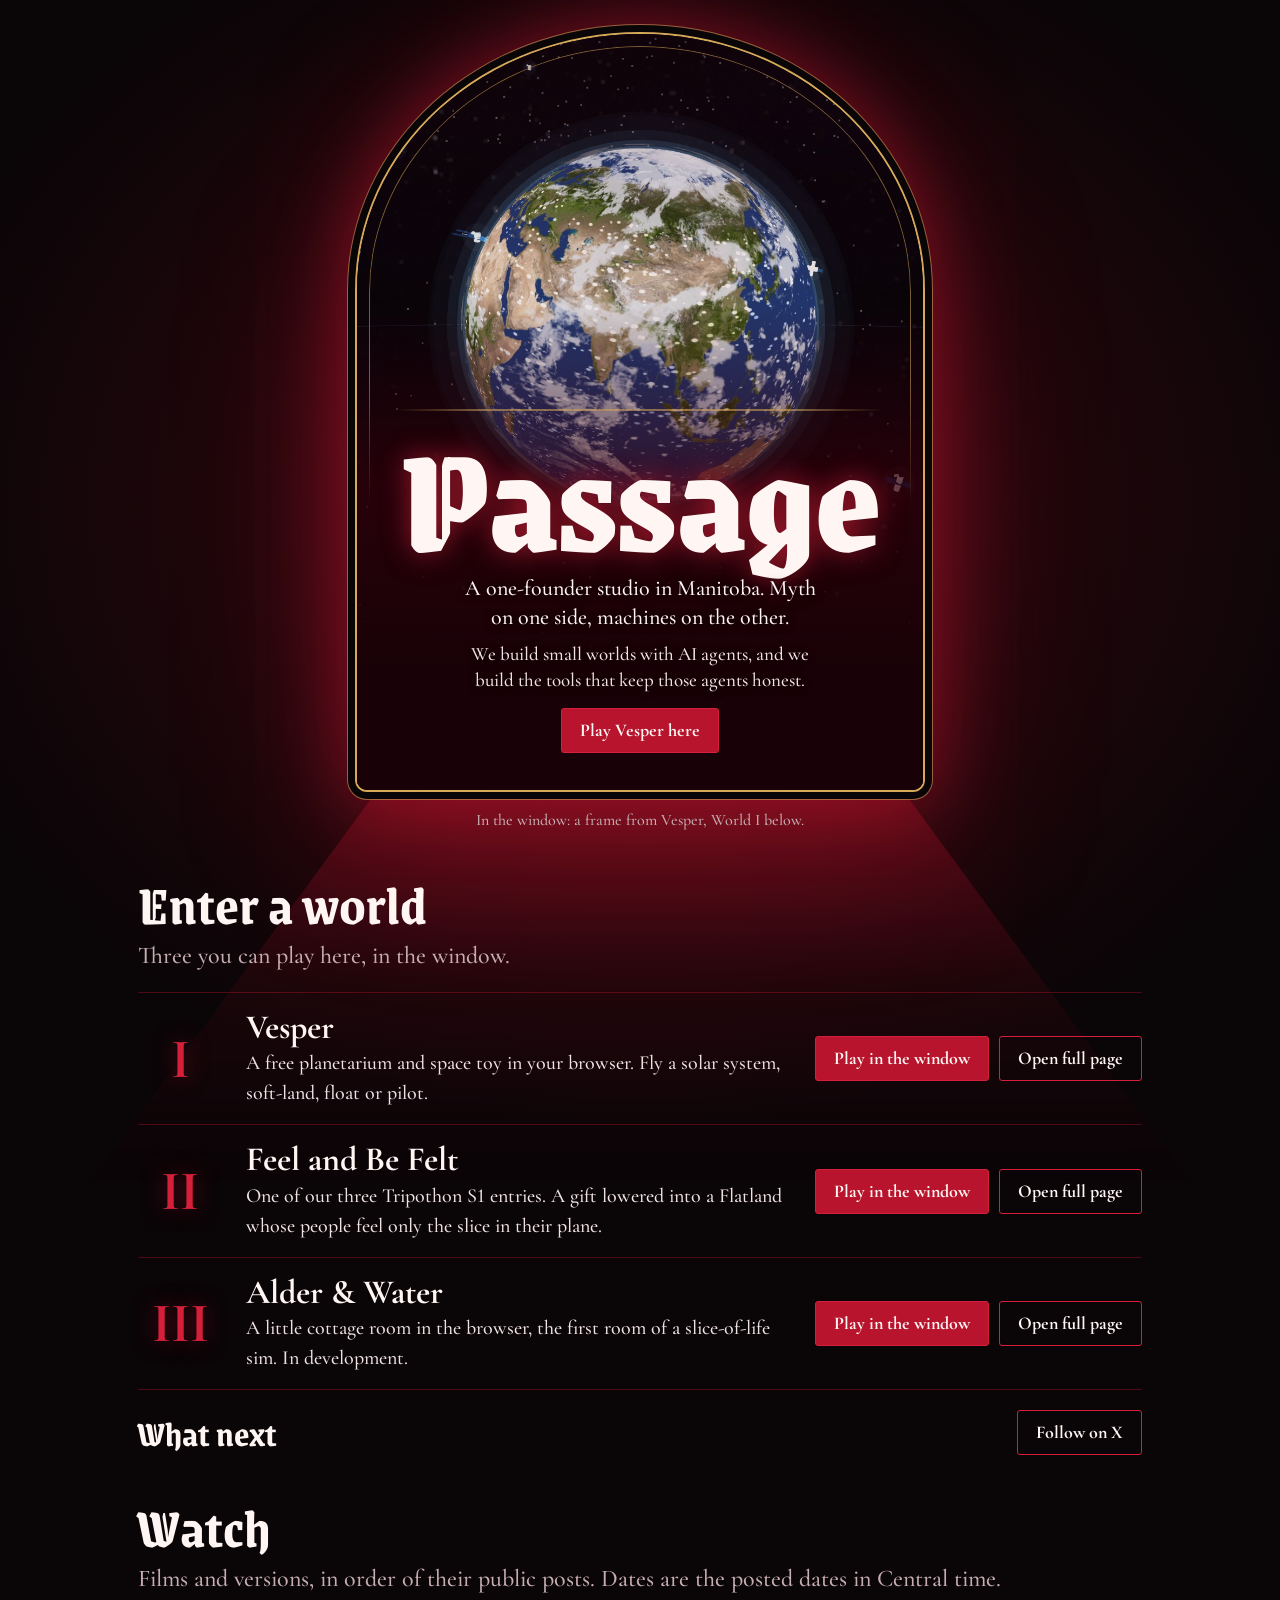
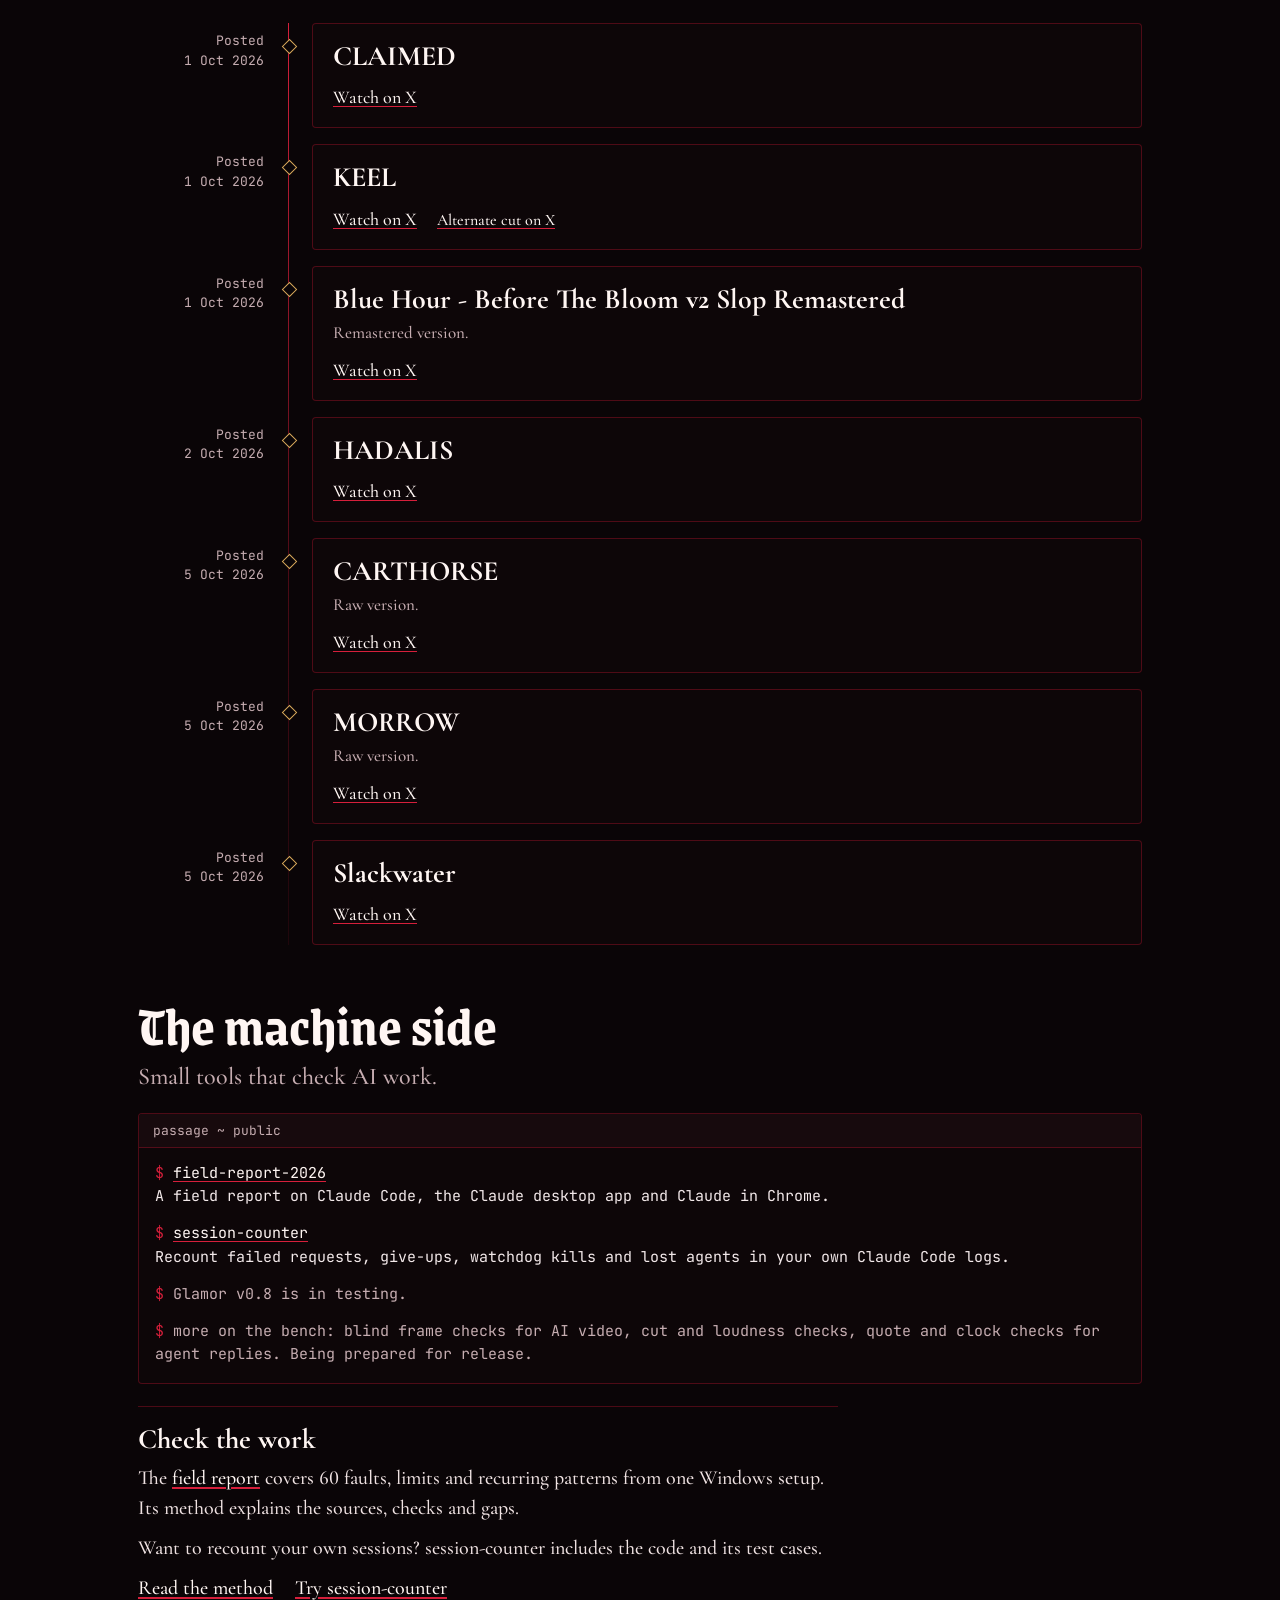
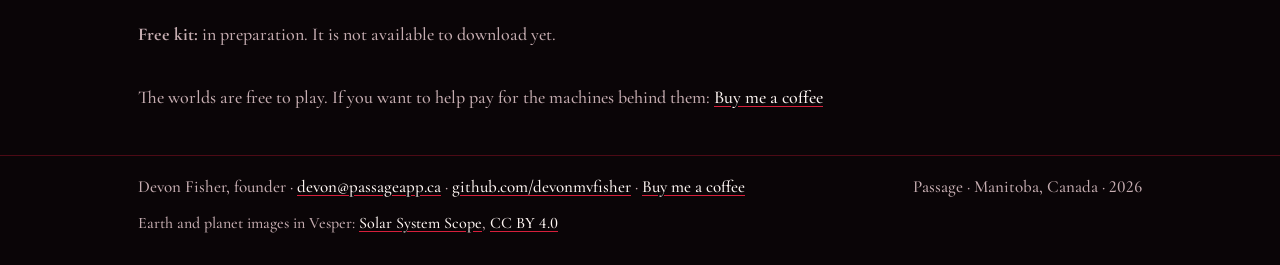
==== index.html @ 88c914c1 "Add the planet image credit and a support link Credit Solar System Scope (CC BY 4.0) for the Earth a" ====
<!doctype html>
<html lang="en">
<head>
<meta charset="utf-8">
<meta name="viewport" content="width=device-width, initial-scale=1">
<title>Passage</title>
<meta name="description" content="Playable worlds, and small tools that check AI work.">
<meta property="og:type" content="website">
<meta property="og:url" content="https://passageapp.ca/">
<meta property="og:title" content="Passage">
<meta property="og:description" content="A one-founder studio in Manitoba. Three worlds to play in your browser, and small tools that check AI work.">
<meta property="og:image" content="https://passageapp.ca/og-poster.png">
<meta property="og:image:width" content="1200">
<meta property="og:image:height" content="630">
<meta property="og:image:alt" content="A globe inside a gold gothic arch on deep crimson, beside the words Passage: myth on one side, machines on the other.">
<meta name="twitter:card" content="summary_large_image">
<meta name="twitter:title" content="Passage">
<meta name="twitter:description" content="A one-founder studio in Manitoba. Three worlds to play in your browser, and small tools that check AI work.">
<meta name="twitter:image" content="https://passageapp.ca/og-poster.png">
<link rel="preconnect" href="https://fonts.googleapis.com">
<link rel="preconnect" href="https://fonts.gstatic.com" crossorigin>
<link href="https://fonts.googleapis.com/css2?family=Cormorant+Garamond:wght@500;600;700&family=Grenze+Gotisch:wght@700;900&family=JetBrains+Mono:wght@400;600&display=swap" rel="stylesheet">
<style>
  :root {
    --ink:#0a0507; --ink2:#13080b; --wine:#2a070e; --blood:#7d0c1c; --crimson:#b8142d; --crimson2:#d61f3b;
    --white:#fff6f3; --text:#efe2e2; --dim:#c6adb1; --gold:#d6a85a; --frame:rgba(214,168,90,.55); --rule:rgba(184,20,45,.38);
  }
  * { box-sizing:border-box; }
  html { scroll-behavior:smooth; }
  body { margin:0; background:var(--ink); color:var(--text); font:500 20px/1.5 "Cormorant Garamond", Georgia, serif; font-variant-numeric:lining-nums; overflow-x:hidden; }
  a { color:var(--white); text-decoration-color:var(--crimson2); text-underline-offset:3px; }
  a:hover, a:focus-visible { color:#ffd9de; }
  .wrap { max-width:1040px; margin:0 auto; padding:0 18px; }

  /* The arch: a window onto a real frame of Vesper, gold frame, crimson light */
  header { position:relative; padding:32px 0 0; text-align:center; isolation:isolate; overflow-x:clip; }
  header::before { content:""; position:absolute; z-index:-1; left:50%; top:-120px; width:min(1500px, 190vw); height:1250px; transform:translateX(-50%);
          background:radial-gradient(closest-side, rgba(184,20,45,.42), rgba(125,12,28,.18) 55%, rgba(10,5,7,0) 100%); pointer-events:none; }
  .arch { position:relative; z-index:1; margin:0 auto; width:min(570px, 92vw); aspect-ratio:3/4; border-radius:50% 50% 12px 12px / 34% 34% 12px 12px; overflow:hidden;
          border:2px solid var(--gold); background:#030203;
          box-shadow:0 0 0 7px var(--ink), 0 0 0 8px var(--frame), 0 0 70px 6px rgba(184,20,45,.55), 0 40px 160px 10px rgba(184,20,45,.45); }
  .arch .sky { position:absolute; inset:0; width:100%; height:100%; border:0; display:block; }
  .arch .sky { object-fit:cover; object-position:50% 40%; }
  .arch .veil { position:absolute; inset:0; pointer-events:none;
          background:linear-gradient(180deg, rgba(60,0,12,.22) 0%, rgba(70,0,14,.10) 36%, rgba(54,0,11,.70) 60%, rgba(26,2,7,.96) 84%); }
  .arch .tracery { position:absolute; inset:12px 12px 0; border:1px solid var(--frame); border-bottom:0; border-radius:50% 50% 0 0 / 33% 33% 0 0; pointer-events:none;
          -webkit-mask-image:linear-gradient(180deg, #000 0, #000 45%, transparent 62%); mask-image:linear-gradient(180deg, #000 0, #000 45%, transparent 62%); }
  .arch .glass { position:absolute; inset:0; display:flex; flex-direction:column; justify-content:flex-end; pointer-events:none; }
  .arch .title { position:relative; padding:24px 22px 6.5%; }
  .arch .title::before { content:""; position:absolute; top:0; left:7%; right:7%; height:2px;
          background:linear-gradient(90deg, transparent, var(--frame) 18%, var(--frame) 82%, transparent); }
  h1 { margin:0; font:900 clamp(70px, 18vw, 150px)/.86 "Grenze Gotisch", "Cormorant Garamond", serif; color:var(--white);
       text-shadow:0 0 28px rgba(214,31,59,.75), 0 0 2px rgba(0,0,0,.9), 0 6px 26px rgba(0,0,0,.6); }
  .tag { margin:12px auto 16px; max-width:34ch; color:var(--white); font-size:clamp(19px, 2.6vw, 22px); line-height:1.35; text-shadow:0 1px 8px #000; }
  .sub { margin:-8px auto 16px; max-width:38ch; color:var(--text); font-size:clamp(17px, 2.2vw, 19px); line-height:1.35; text-shadow:0 1px 8px #000; }
  .arch .title .btn { pointer-events:auto; }
  .arch.playing { width:100%; aspect-ratio:auto; height:min(820px, calc(100vh - 64px)); height:min(820px, calc(100dvh - 64px)); min-height:280px; border-radius:4px; overflow:visible; text-align:left; }
  .arch.playing > .sky, .arch.playing > .veil, .arch.playing > .glass, .arch.playing > .tracery, .arch.playing > .hero-image-fallback { display:none; }
  .hero-image-fallback { position:absolute; top:16%; left:10%; right:10%; margin:0; color:var(--text); font:600 18px/1.35 "Cormorant Garamond", Georgia, serif; text-align:center; }
  .player-panel { height:100%; min-height:0; display:grid; grid-template-rows:auto auto auto minmax(0, 1fr); background:var(--ink); border-radius:2px; }
  .player-panel[hidden] { display:none; }
  .player-toolbar { display:flex; flex-wrap:wrap; align-items:center; justify-content:space-between; gap:8px 16px; padding:10px 12px; border-bottom:1px solid var(--rule); }
  .player-name { margin:0; min-width:0; overflow-wrap:anywhere; font:700 23px/1.2 "Cormorant Garamond", Georgia, serif; }
  .player-actions { display:flex; flex-wrap:wrap; align-items:center; gap:8px; }
  .player-actions .btn { padding:10px 12px; font-size:17px; }
  .player-actions .btn:disabled { opacity:.65; cursor:wait; }
  .player-hint, .player-status { margin:0; padding:6px 12px; font:500 16px/1.3 "Cormorant Garamond", Georgia, serif; color:var(--dim); }
  .player-hint { display:flex; flex-wrap:wrap; align-items:baseline; gap:4px 12px; }
  .player-hint[hidden] { display:none; }
  .hint-dismiss { padding:0; border:0; color:var(--white); background:none; font:inherit; text-decoration:underline; text-underline-offset:3px; cursor:pointer; }
  .hint-dismiss:focus-visible { outline:2px solid var(--white); outline-offset:3px; }
  .player-status { color:var(--white); }
  .player-status[hidden] { display:none; }
  .player-frame { grid-row:4; position:relative; min-width:0; min-height:0; background:#000; }
  .player-frame iframe { display:block; width:100%; height:100%; position:absolute; inset:0; border:0; border-radius:0; }
  .arch:fullscreen { width:100%; height:100%; min-height:0; max-width:none; margin:0; border:0; border-radius:0; box-shadow:none; background:var(--ink); padding:env(safe-area-inset-top) env(safe-area-inset-right) env(safe-area-inset-bottom) env(safe-area-inset-left); }
  .arch::backdrop { background:var(--ink); }
  header.world-open .spill { display:none; }
  .sky { overflow:hidden; font-size:13px; line-height:1.3; color:transparent; }
  .caption { position:relative; z-index:1; margin:16px 0 0; color:var(--dim); font-size:16px; }
  .arch.playing + .caption { visibility:hidden; }
  .spill { position:absolute; z-index:0; left:50%; top:calc(32px + min(570px, 92vw) * 4 / 3 - 30px); width:min(1100px, 150vw); height:420px; transform:translateX(-50%);
          background:linear-gradient(180deg, rgba(184,20,45,.40), rgba(125,12,28,.12) 55%, rgba(10,5,7,0));
          clip-path:polygon(28% 0, 72% 0, 100% 100%, 0 100%); filter:blur(22px); pointer-events:none; }

  .btn { display:inline-block; font:700 18px/1 "Cormorant Garamond", Georgia, serif; color:var(--white); background:var(--crimson);
         border:1px solid var(--crimson2); border-radius:3px; padding:12px 18px 13px; cursor:pointer; text-decoration:none; }
  .btn:hover, .btn:focus-visible { background:var(--crimson2); color:var(--white); outline:2px solid var(--white); outline-offset:2px; }
  .btn.ghost { background:transparent; }
  .btn.ghost:hover, .btn.ghost:focus-visible { background:rgba(184,20,45,.22); }

  main { position:relative; z-index:1; }
  section { padding:44px 0 0; }
  h2 { margin:0; font:700 clamp(40px, 5.6vw, 56px)/1 "Grenze Gotisch", "Cormorant Garamond", serif; color:var(--white); }
  .lede { margin:6px 0 18px; font-size:clamp(20px, 2.6vw, 24px); color:var(--dim); }

  .worlds { list-style:none; margin:0; padding:0; border-bottom:1px solid var(--rule); }
  .world { display:grid; grid-template-columns:84px 1fr auto; gap:6px 24px; align-items:center; padding:16px 0; border-top:1px solid var(--rule); }
  .world .num { font:700 56px/1 "Cormorant Garamond", Georgia, serif; color:var(--crimson2); text-align:center; text-shadow:0 0 22px rgba(184,20,45,.5); }
  .world h3 { margin:0 0 2px; font:700 34px/1.1 "Cormorant Garamond", Georgia, serif; color:var(--white); }
  .world p { margin:0; max-width:54ch; }
  .nw { white-space:nowrap; }
  .world .row { display:flex; gap:10px; flex-wrap:wrap; justify-content:flex-end; }

  .term { background:#0d0608; border:1px solid var(--rule); border-radius:4px; overflow:hidden; }
  .term .bar { padding:8px 14px; background:#170a0d; font:400 13px "JetBrains Mono", monospace; color:var(--dim); border-bottom:1px solid var(--rule); }
  .term .body { padding:14px 16px 2px; font:15px/1.55 "JetBrains Mono", monospace; color:#f3e9ea; }
  .term .p { color:var(--crimson2); }
  .term .entry { margin:0 0 14px; }
  .term .note { color:var(--dim); }

  .next { display:flex; flex-wrap:wrap; align-items:center; gap:12px 20px; margin:20px 0 0; }
  .next h3 { margin:0; font:700 clamp(30px, 3.6vw, 36px)/1 "Grenze Gotisch", "Cormorant Garamond", serif; color:var(--white); }
  .next ul { list-style:none; margin:0 0 0 auto; padding:0; display:flex; flex-wrap:wrap; gap:10px; }

  .reel { position:relative; list-style:none; margin:0; padding:0; }
  .reel::before { content:""; position:absolute; top:8px; bottom:8px; left:150px; width:1px; background:linear-gradient(180deg, var(--crimson2), var(--rule) 60%, rgba(184,20,45,.12)); }
  .film { position:relative; display:grid; grid-template-columns:126px minmax(0, 1fr); gap:0 48px; align-items:start; padding:8px 0; }
  .film::before { content:""; position:absolute; left:146px; top:26px; width:9px; height:9px; transform:rotate(45deg); background:var(--ink); border:1px solid var(--gold); }
  .film .when { margin-top:8px; font:400 13px/1.5 "JetBrains Mono", monospace; color:var(--dim); text-align:right; }
  .film .when time { display:block; }
  .film .card { min-width:0; padding:16px 20px; background:#0d0608; border:1px solid var(--rule); border-radius:4px; }
  .film h3 { margin:0; overflow-wrap:anywhere; font:700 28px/1.15 "Cormorant Garamond", Georgia, serif; color:var(--white); }
  .film .film-note { margin:6px 0 0; color:var(--dim); font-size:17px; line-height:1.4; }
  .film .film-links { display:flex; flex-wrap:wrap; align-items:baseline; gap:8px 20px; margin:12px 0 0; font-size:18px; }
  .film .variant { font-size:16px; }

  .evidence-note { margin-top:22px; padding:16px 0 0; border-top:1px solid var(--rule); max-width:70ch; }
  .evidence-note h3 { margin:0 0 8px; font:700 28px/1.15 "Cormorant Garamond", Georgia, serif; color:var(--white); }
  .evidence-note p { margin:0 0 10px; }
  .evidence-note .evidence-links { display:flex; gap:10px 22px; flex-wrap:wrap; }
  .kit-status { margin:18px 0 0; color:var(--dim); font-size:18px; }
  .support { margin:36px 0 0; color:var(--dim); font-size:18px; }

  footer { margin:44px 0 0; padding:18px 0 30px; border-top:1px solid var(--rule); color:var(--dim); font-size:17px; }
  footer .wrap { display:flex; justify-content:space-between; gap:12px; flex-wrap:wrap; }
  footer .credit { flex:1 1 100%; font-size:16px; }

  @media (max-width:700px) {
    .next ul { margin-left:0; }
    .reel::before { left:4px; }
    .film { grid-template-columns:minmax(0, 1fr); gap:6px; padding:8px 0 8px 26px; }
    .film::before { left:0; top:15px; }
    .film .when { margin:0; text-align:left; }
    .film .when time { display:inline; }
    .film .card { padding:14px 16px; }
    .world { grid-template-columns:52px 1fr; }
    .world .num { font-size:44px; }
    .world .row { grid-column:1 / -1; justify-content:flex-start; padding-left:78px; }
  }
  @media (max-width:420px) { .world .row { padding-left:0; } }
  @media (prefers-reduced-motion: reduce) { html { scroll-behavior:auto; } }
</style>
</head>
<body>
<header>
  <div class="wrap">
    <div class="arch" id="arch">
      <img class="sky" id="hero-art" src="hero-vesper-arch.jpg" width="1050" height="1400" alt="A frame from Vesper: the Earth from orbit, with satellites, in a field of stars.">
      <p class="hero-image-fallback" id="hero-image-fallback" aria-hidden="true" hidden>Preview image unavailable.</p>
      <div class="veil" aria-hidden="true"></div>
      <div class="tracery" aria-hidden="true"></div>
      <div class="glass">
        <div class="title">
          <h1>Passage</h1>
          <p class="tag">A one-founder studio in Manitoba. Myth on one side, machines on the other.</p>
          <p class="sub">We build small worlds with AI agents, and we build the tools that keep those agents honest.</p>
          <button class="btn" type="button" data-play="https://devonmvfisher.github.io/vesper/">Play Vesper here</button>
        </div>
      </div>
      <div class="player-panel" id="player-panel" hidden>
        <div class="player-toolbar">
          <p class="player-name" id="player-name">Playable world</p>
          <div class="player-actions" role="group" aria-label="World controls">
            <button class="btn ghost" id="fullscreen" type="button" aria-pressed="false">Full screen</button>
            <a class="btn ghost" id="player-open" href="https://devonmvfisher.github.io/vesper/" target="_blank" rel="noopener">Open full page</a>
            <button class="btn" id="closer" type="button" aria-label="Close the window">Close</button>
          </div>
        </div>
        <div class="player-hint" id="player-hint"><span>On a slow connection, the world may take time to appear. Full screen keeps this session; Open full page starts a separate session.</span><button class="hint-dismiss" id="hide-player-hint" type="button">Hide tip</button></div>
        <p class="player-status" id="player-status" role="status" aria-live="polite" hidden></p>
        <div class="player-frame" id="player-frame"></div>
      </div>
    </div>
    <p class="caption" id="arch-caption" role="status" aria-live="polite">In the window: a frame from Vesper, World I below.</p>
  </div>
  <div class="spill" aria-hidden="true"></div>
</header>

<main class="wrap">
  <section id="worlds" aria-labelledby="worlds-h">
    <h2 id="worlds-h">Enter a world</h2>
    <p class="lede">Three you can play here, in the window.</p>
    <ol class="worlds">
      <li class="world">
        <span class="num" aria-hidden="true">I</span>
        <div>
          <h3>Vesper</h3>
          <p>A free planetarium and space toy in your browser. Fly a solar system, soft-land, float or pilot.</p>
        </div>
        <div class="row">
          <button class="btn" type="button" data-play="https://devonmvfisher.github.io/vesper/">Play in the window</button>
          <a class="btn ghost" href="https://devonmvfisher.github.io/vesper/" target="_blank" rel="noopener">Open full page</a>
        </div>
      </li>
      <li class="world">
        <span class="num" aria-hidden="true">II</span>
        <div>
          <h3>Feel and Be Felt</h3>
          <p>One of our three Tripothon S1 entries. A gift lowered into a Flatland whose people feel only the slice in their plane.</p>
        </div>
        <div class="row">
          <button class="btn" type="button" data-play="https://devonmvfisher.github.io/feel-and-be-felt/">Play in the window</button>
          <a class="btn ghost" href="https://devonmvfisher.github.io/feel-and-be-felt/" target="_blank" rel="noopener">Open full page</a>
        </div>
      </li>
      <li class="world">
        <span class="num" aria-hidden="true">III</span>
        <div>
          <h3>Alder &amp; Water</h3>
          <p>A little cottage room in the browser, the first room of a <span class="nw">slice-of-life</span> sim. In development.</p>
        </div>
        <div class="row">
          <button class="btn" type="button" data-play="https://devonmvfisher.github.io/alder.html">Play in the window</button>
          <a class="btn ghost" href="https://devonmvfisher.github.io/alder.html" target="_blank" rel="noopener">Open full page</a>
        </div>
      </li>
    </ol>
  </section>

  <nav class="next" aria-labelledby="next-h">
    <h3 id="next-h">What next</h3>
    <ul>
      <li><a class="btn ghost" href="https://x.com/Devon8zzh">Follow on X</a></li>
    </ul>
  </nav>

  <section id="watch" aria-labelledby="watch-h">
    <h2 id="watch-h">Watch</h2>
    <p class="lede">Films and versions, in order of their public posts. Dates are the posted dates in Central time.</p>
    <ol class="reel">
      <li class="film">
        <div class="when">Posted <time datetime="2026-10-01">1 Oct 2026</time></div>
        <div class="card">
          <h3>CLAIMED</h3>
          <p class="film-links"><a href="https://x.com/Devon8zzh/status/2105545662444323295" aria-label="Watch CLAIMED on X">Watch on X</a></p>
        </div>
      </li>
      <li class="film">
        <div class="when">Posted <time datetime="2026-10-01">1 Oct 2026</time></div>
        <div class="card">
          <h3>KEEL</h3>
          <p class="film-links"><a href="https://x.com/Devon8zzh/status/2105555371524079780" aria-label="Watch KEEL on X">Watch on X</a> <a class="variant" href="https://x.com/Devon8zzh/status/2105569639598334354" aria-label="Watch the KEEL alternate cut on X">Alternate cut on X</a></p>
        </div>
      </li>
      <li class="film">
        <div class="when">Posted <time datetime="2026-10-01">1 Oct 2026</time></div>
        <div class="card">
          <h3>Blue Hour - Before The Bloom v2 Slop Remastered</h3>
          <p class="film-note">Remastered version.</p>
          <p class="film-links"><a href="https://x.com/Devon8zzh/status/2105645977747202112" aria-label="Watch Blue Hour - Before The Bloom v2 Slop Remastered on X">Watch on X</a></p>
        </div>
      </li>
      <li class="film">
        <div class="when">Posted <time datetime="2026-10-02">2 Oct 2026</time></div>
        <div class="card">
          <h3>HADALIS</h3>
          <p class="film-links"><a href="https://x.com/Devon8zzh/status/2106026998321783061" aria-label="Watch HADALIS on X">Watch on X</a></p>
        </div>
      </li>
      <li class="film">
        <div class="when">Posted <time datetime="2026-10-05">5 Oct 2026</time></div>
        <div class="card">
          <h3>CARTHORSE</h3>
          <p class="film-note">Raw version.</p>
          <p class="film-links"><a href="https://x.com/Devon8zzh/status/2106984442221015307" aria-label="Watch CARTHORSE on X">Watch on X</a></p>
        </div>
      </li>
      <li class="film">
        <div class="when">Posted <time datetime="2026-10-05">5 Oct 2026</time></div>
        <div class="card">
          <h3>MORROW</h3>
          <p class="film-note">Raw version.</p>
          <p class="film-links"><a href="https://x.com/Devon8zzh/status/2106993084689170662" aria-label="Watch MORROW on X">Watch on X</a></p>
        </div>
      </li>
      <li class="film">
        <div class="when">Posted <time datetime="2026-10-05">5 Oct 2026</time></div>
        <div class="card">
          <h3>Slackwater</h3>
          <p class="film-links"><a href="https://x.com/Devon8zzh/status/2107028767080321190" aria-label="Watch Slackwater on X">Watch on X</a></p>
        </div>
      </li>
    </ol>
  </section>

  <section id="tools" aria-labelledby="tools-h">
    <h2 id="tools-h">The machine side</h2>
    <p class="lede">Small tools that check AI work.</p>
    <div class="term">
      <div class="bar">passage ~ public</div>
      <div class="body">
        <div class="entry"><span class="p">$</span> <a href="https://github.com/devonmvfisher/field-report-2026">field-report-2026</a><br>A field report on Claude Code, the Claude desktop app and Claude in Chrome.</div>
        <div class="entry"><span class="p">$</span> <a href="https://github.com/devonmvfisher/session-counter">session-counter</a><br>Recount failed requests, give-ups, watchdog kills and lost agents in your own Claude Code logs.</div>
        <div class="entry note"><span class="p">$</span> Glamor v0.8 is in testing.</div>
        <div class="entry note"><span class="p">$</span> more on the bench: blind frame checks for AI video, cut and loudness checks, quote and clock checks for agent replies. Being prepared for release.</div>
      </div>
    </div>
    <aside class="evidence-note" id="law" aria-labelledby="law-h">
      <h3 id="law-h">Check the work</h3>
      <p>The <a href="https://github.com/devonmvfisher/field-report-2026">field report</a> covers 60 faults, limits and recurring patterns from one Windows setup. Its method explains the sources, checks and gaps.</p>
      <p>Want to recount your own sessions? session-counter includes the code and its test cases.</p>
      <p class="evidence-links"><a href="https://github.com/devonmvfisher/field-report-2026/blob/main/METHOD.md">Read the method</a><a href="https://github.com/devonmvfisher/session-counter">Try session-counter</a></p>
    </aside>
    <p class="kit-status" id="kit"><strong>Free kit:</strong> in preparation. It is not available to download yet.</p>
  </section>
  <p class="support">The worlds are free to play. If you want to help pay for the machines behind them: <a href="https://buymeacoffee.com/devon8zzh">Buy me a coffee</a></p>
</main>

<footer>
  <div class="wrap">
    <span>Devon Fisher, founder &middot; <a href="mailto:devon@passageapp.ca">devon@passageapp.ca</a> &middot; <a href="https://github.com/devonmvfisher">github.com/devonmvfisher</a> &middot; <a href="https://buymeacoffee.com/devon8zzh">Buy me a coffee</a></span>
    <span>Passage &middot; Manitoba, Canada &middot; 2026</span>
    <span class="credit">Earth and planet images in Vesper: <a href="https://www.solarsystemscope.com/textures/">Solar System Scope</a>, <a href="https://creativecommons.org/licenses/by/4.0/">CC BY 4.0</a></span>
  </div>
</footer>

<script>
(() => {
  const arch = document.getElementById('arch');
  const header = arch.closest('header');
  const panel = document.getElementById('player-panel');
  const host = document.getElementById('player-frame');
  const closer = document.getElementById('closer');
  const fullscreen = document.getElementById('fullscreen');
  const fullPage = document.getElementById('player-open');
  const name = document.getElementById('player-name');
  const status = document.getElementById('player-status');
  const hero = document.getElementById('hero-art');
  const caption = document.getElementById('arch-caption');
  const imageFallback = document.getElementById('hero-image-fallback');
  const hint = document.getElementById('player-hint');
  const hideHint = document.getElementById('hide-player-hint');
  const normalCaption = caption.textContent;
  const still = matchMedia('(prefers-reduced-motion: reduce)').matches;
  let frame = null;
  let activeUrl = '';
  let opener = null;
  let session = 0;
  let pendingFullscreen = false;
  let exitingFullscreen = false;
  let wasFullscreen = false;
  let lastFullscreenExit = -Infinity;

  function ownsFullscreen() {
    const element = document.fullscreenElement;
    return !!element && (element === arch || arch.contains(element));
  }
  function say(message) {
    status.textContent = message;
    status.hidden = !message;
  }
  function syncFullscreen() {
    const active = ownsFullscreen();
    fullscreen.textContent = active ? 'Exit full screen' : 'Full screen';
    fullscreen.setAttribute('aria-pressed', String(active));
    fullscreen.disabled = pendingFullscreen || exitingFullscreen;
  }
  function restoreArch() {
    if (frame || ownsFullscreen()) return;
    const restoreFocus = !panel.hidden;
    panel.hidden = true;
    arch.classList.remove('playing');
    header.classList.remove('world-open');
    say('');
    name.textContent = 'Playable world';
    syncFullscreen();
    if (restoreFocus && opener && opener.isConnected) opener.focus();
  }
  function showClosedFullscreen() {
    panel.hidden = false;
    arch.classList.add('playing');
    header.classList.add('world-open');
    name.textContent = 'World closed';
    say('The world is closed. Press Esc or Exit full screen to return.');
    syncFullscreen();
  }
  async function leaveFullscreen() {
    if (exitingFullscreen) return;
    if (!ownsFullscreen()) { restoreArch(); return; }
    const current = session;
    exitingFullscreen = true;
    syncFullscreen();
    try {
      await document.exitFullscreen();
    } catch (_) {
      if (current === session) {
        if (!frame) showClosedFullscreen();
        else say('Could not leave full screen. Press Esc to return to the page.');
      }
    } finally {
      exitingFullscreen = false;
      syncFullscreen();
      if (!frame) restoreArch();
    }
  }
  function openWorld(button) {
    const url = button.dataset.play;
    const world = button.closest('.world');
    const title = world ? world.querySelector('h3').textContent : 'Vesper';
    opener = button;
    if (!frame) {
      frame = document.createElement('iframe');
      frame.allow = 'fullscreen';
      frame.setAttribute('allowfullscreen', '');
      host.appendChild(frame);
    }
    if (activeUrl !== url) {
      session += 1;
      activeUrl = url;
      frame.src = url;
    }
    frame.title = title + ' playable world';
    fullPage.href = url;
    fullPage.setAttribute('aria-label', 'Open ' + title + ' full page in a new tab');
    name.textContent = title;
    say('');
    panel.hidden = false;
    arch.classList.add('playing');
    header.classList.add('world-open');
    syncFullscreen();
    arch.scrollIntoView({ behavior:still ? 'auto' : 'smooth', block:'start' });
    closer.focus({ preventScroll:true });
  }
  function closeWorld() {
    session += 1;
    if (frame) frame.remove();
    frame = null;
    activeUrl = '';
    if (ownsFullscreen()) {
      showClosedFullscreen();
      void leaveFullscreen();
    } else restoreArch();
  }
  document.querySelectorAll('[data-play]').forEach(button => {
    button.addEventListener('click', () => openWorld(button));
  });
  closer.addEventListener('click', closeWorld);
  hideHint.addEventListener('click', () => {
    hint.hidden = true;
    closer.focus({ preventScroll:true });
  });
  fullscreen.addEventListener('click', async () => {
    if (pendingFullscreen || exitingFullscreen) return;
    if (ownsFullscreen()) { await leaveFullscreen(); return; }
    if (!frame) return;
    if (typeof arch.requestFullscreen !== 'function' || document.fullscreenEnabled === false) {
      say('Full screen is not available here. Keep playing in this window or choose Open full page.');
      return;
    }
    const current = session;
    pendingFullscreen = true;
    syncFullscreen();
    try {
      // Called directly from the user's click, before any await.
      await arch.requestFullscreen();
      if (current !== session) {
        // A closed or replaced session must not carry its pending request into the new one.
        if (document.fullscreenElement === arch) await leaveFullscreen();
        return;
      }
      if (frame) say('');
      if (!frame && ownsFullscreen()) { showClosedFullscreen(); await leaveFullscreen(); }
    } catch (_) {
      if (current === session && frame) {
        say('Full screen was not allowed. Keep playing in this window or choose Open full page.');
      }
    } finally {
      pendingFullscreen = false;
      syncFullscreen();
      if (!frame) restoreArch();
    }
  });
  document.addEventListener('fullscreenchange', () => {
    const active = ownsFullscreen();
    if (wasFullscreen && !active) lastFullscreenExit = performance.now();
    const returned = wasFullscreen && !active;
    wasFullscreen = active;
    syncFullscreen();
    if (!frame) {
      if (active) { showClosedFullscreen(); void leaveFullscreen(); }
      else restoreArch();
    } else if (returned) {
      say('');
      fullscreen.focus({ preventScroll:true });
    }
  });
  function showImageError() {
    imageFallback.hidden = false;
    caption.textContent = location.protocol === 'file:'
      ? 'Preview image unavailable. Extract all files and keep hero-vesper-arch.jpg beside index.html.'
      : 'Preview image unavailable. You can still use the world links below.';
  }
  hero.addEventListener('error', showImageError);
  hero.addEventListener('load', () => {
    imageFallback.hidden = true;
    caption.textContent = normalCaption;
  });
  // A finished failed image may predate these listeners; pending images are left alone.
  if (hero.complete && hero.naturalWidth === 0) showImageError();
  document.addEventListener('keydown', event => {
    // Cross-origin game key events do not bubble here. Native Esc still exits fullscreen.
    if (event.key !== 'Escape' || event.repeat || event.defaultPrevented || !frame) return;
    if (ownsFullscreen() || pendingFullscreen || performance.now() - lastFullscreenExit < 300) return;
    event.preventDefault();
    closeWorld();
  });
})();
</script>
</body>
</html>
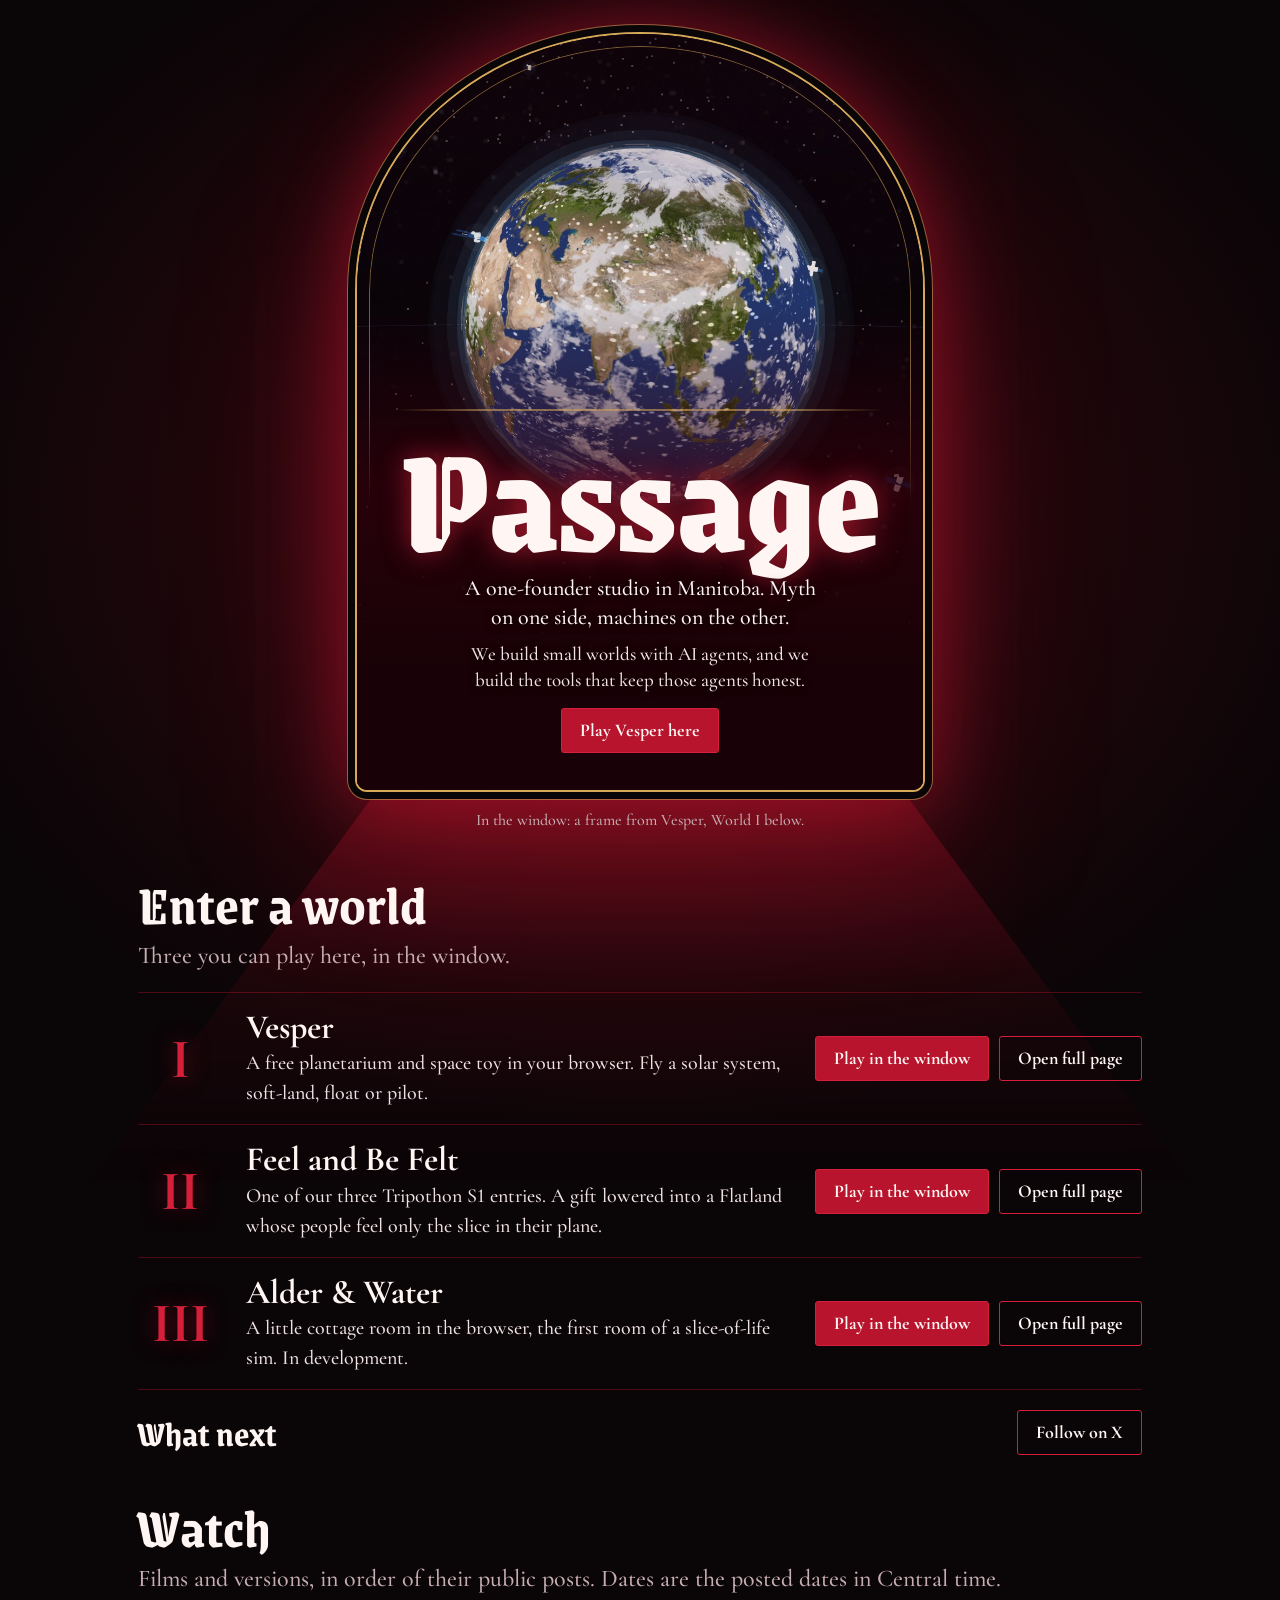
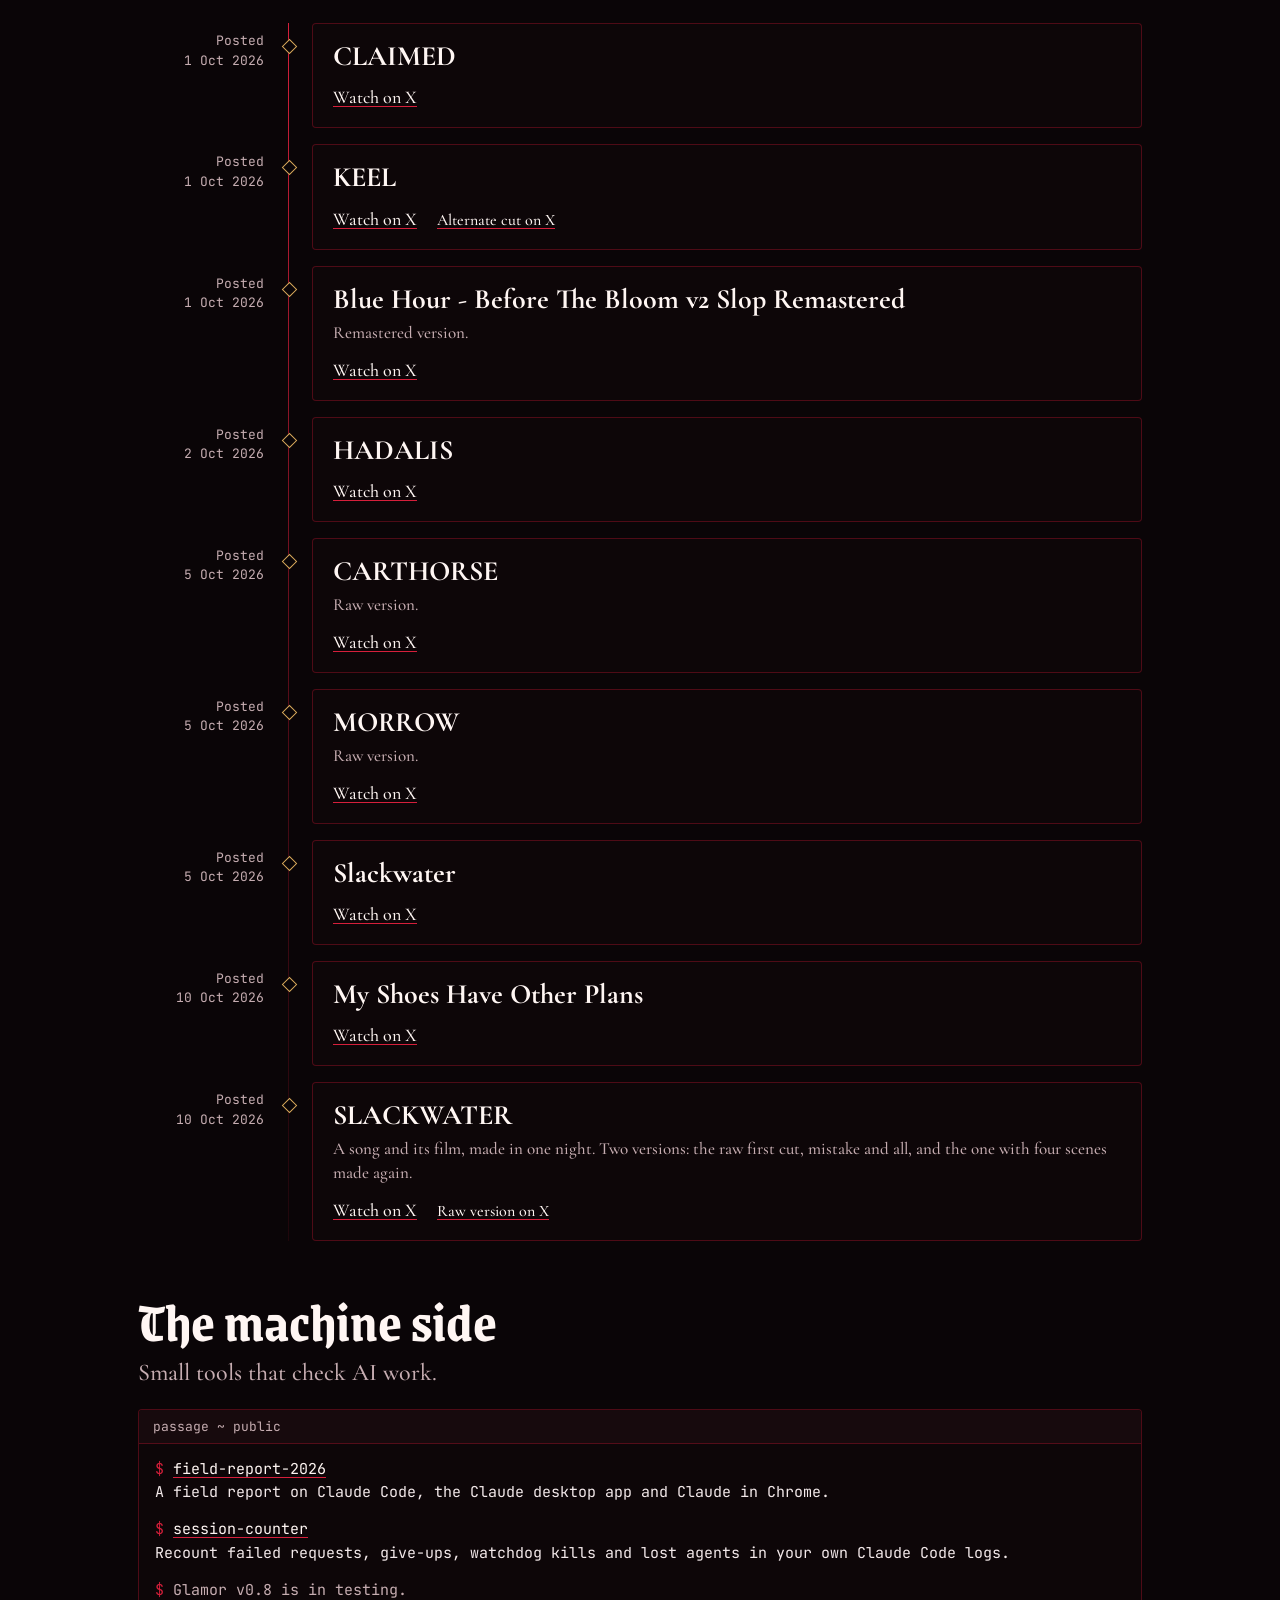
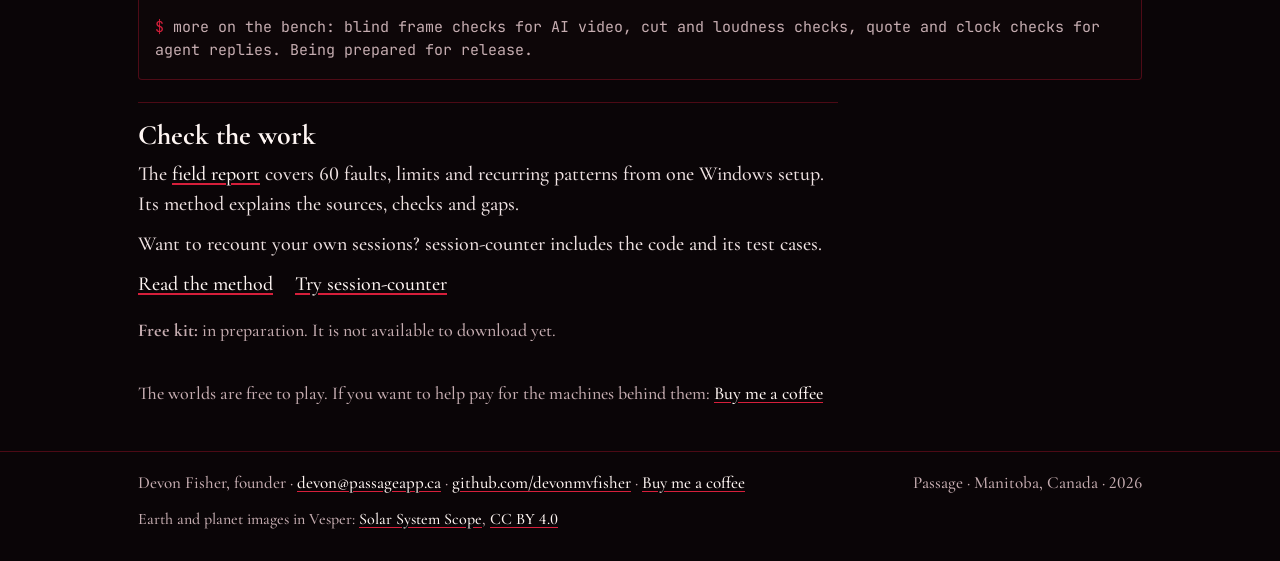
==== commit 197aa714: "Watch: add My Shoes Have Other Plans and SLACKWATER (two versions) Two films posted on X on 10 Oct 2" ====
--- a/index.html
+++ b/index.html
@@ -289,6 +289,21 @@
         <div class="card">
           <h3>Slackwater</h3>
           <p class="film-links"><a href="https://x.com/Devon8zzh/status/2107028767080321190" aria-label="Watch Slackwater on X">Watch on X</a></p>
+        </div>
+      </li>
+      <li class="film">
+        <div class="when">Posted <time datetime="2026-10-10">10 Oct 2026</time></div>
+        <div class="card">
+          <h3>My Shoes Have Other Plans</h3>
+          <p class="film-links"><a href="https://x.com/Devon8zzh/status/2108866018068357267" aria-label="Watch My Shoes Have Other Plans on X">Watch on X</a></p>
+        </div>
+      </li>
+      <li class="film">
+        <div class="when">Posted <time datetime="2026-10-10">10 Oct 2026</time></div>
+        <div class="card">
+          <h3>SLACKWATER</h3>
+          <p class="film-note">A song and its film, made in one night. Two versions: the raw first cut, mistake and all, and the one with four scenes made again.</p>
+          <p class="film-links"><a href="https://x.com/Devon8zzh/status/2108866071096881334" aria-label="Watch SLACKWATER on X">Watch on X</a> <a class="variant" href="https://x.com/Devon8zzh/status/2108866111882276891" aria-label="Watch the raw first cut of SLACKWATER on X">Raw version on X</a></p>
         </div>
       </li>
     </ol>
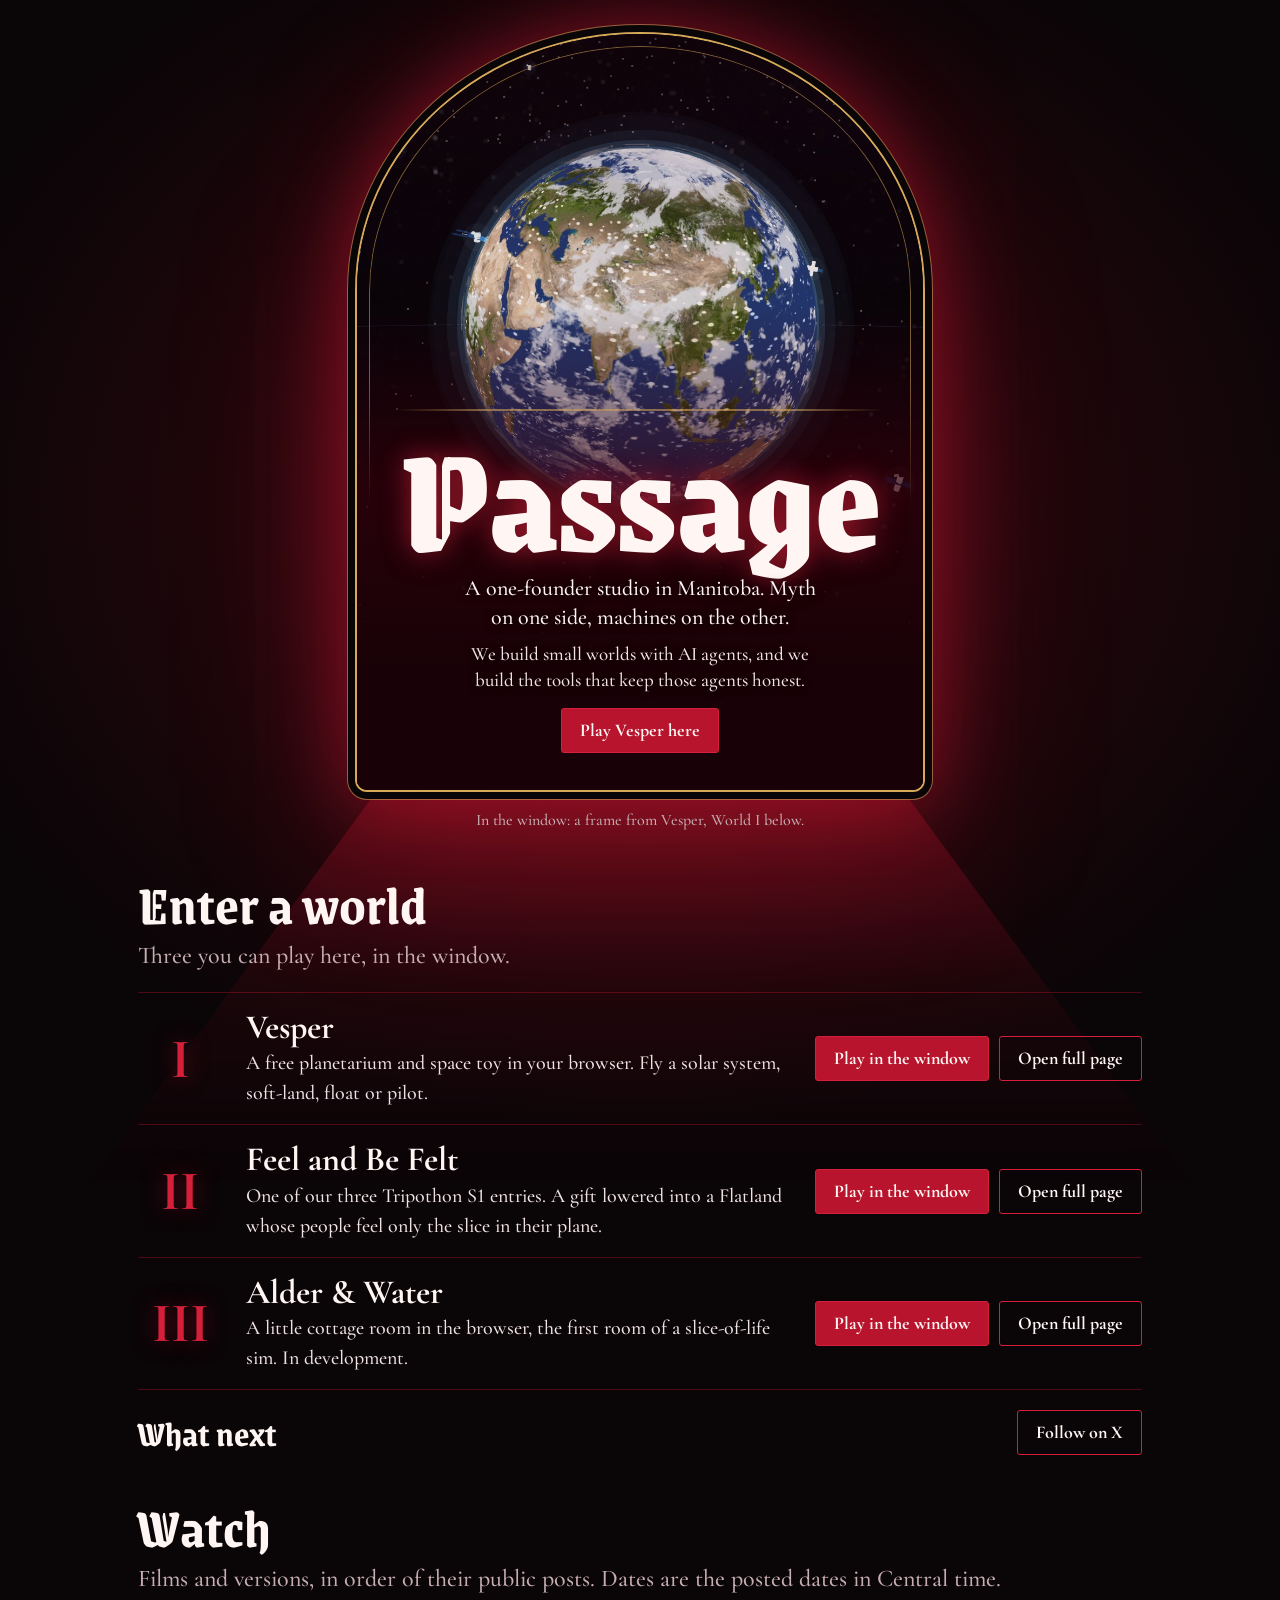
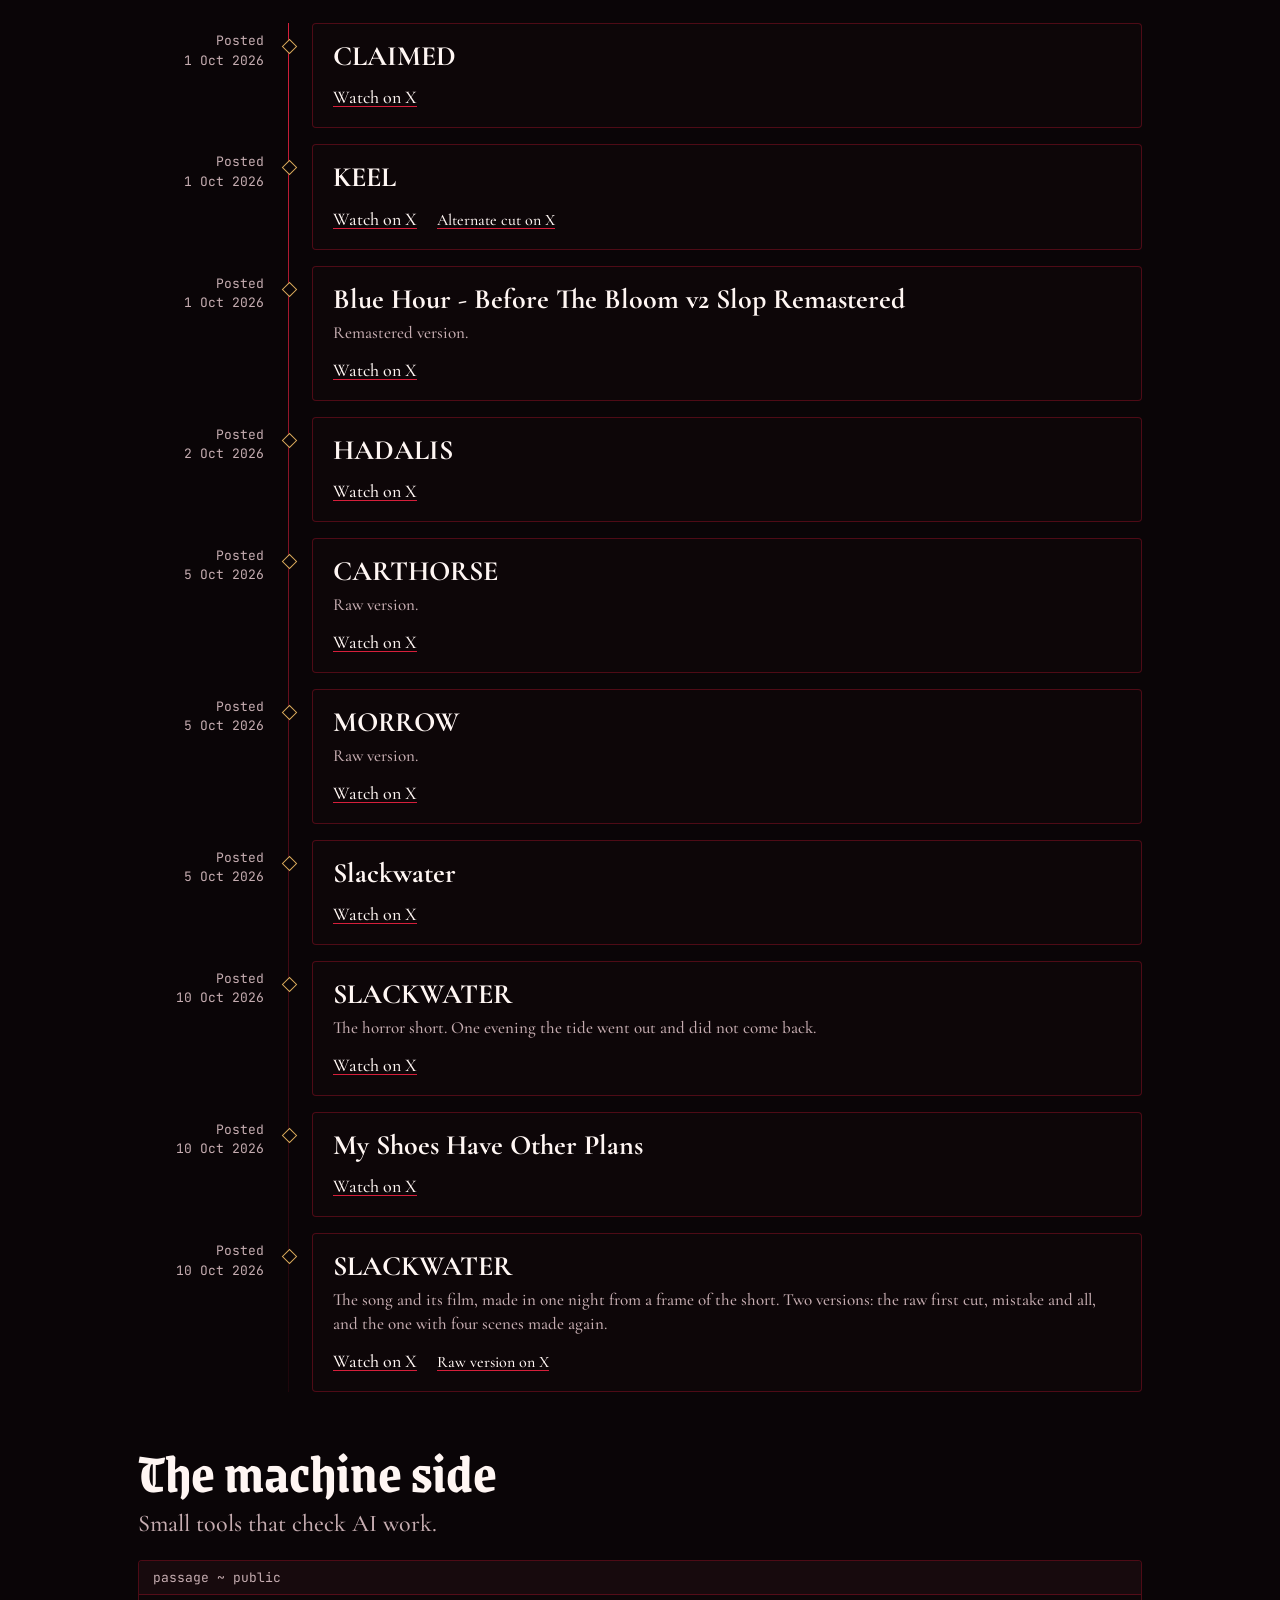
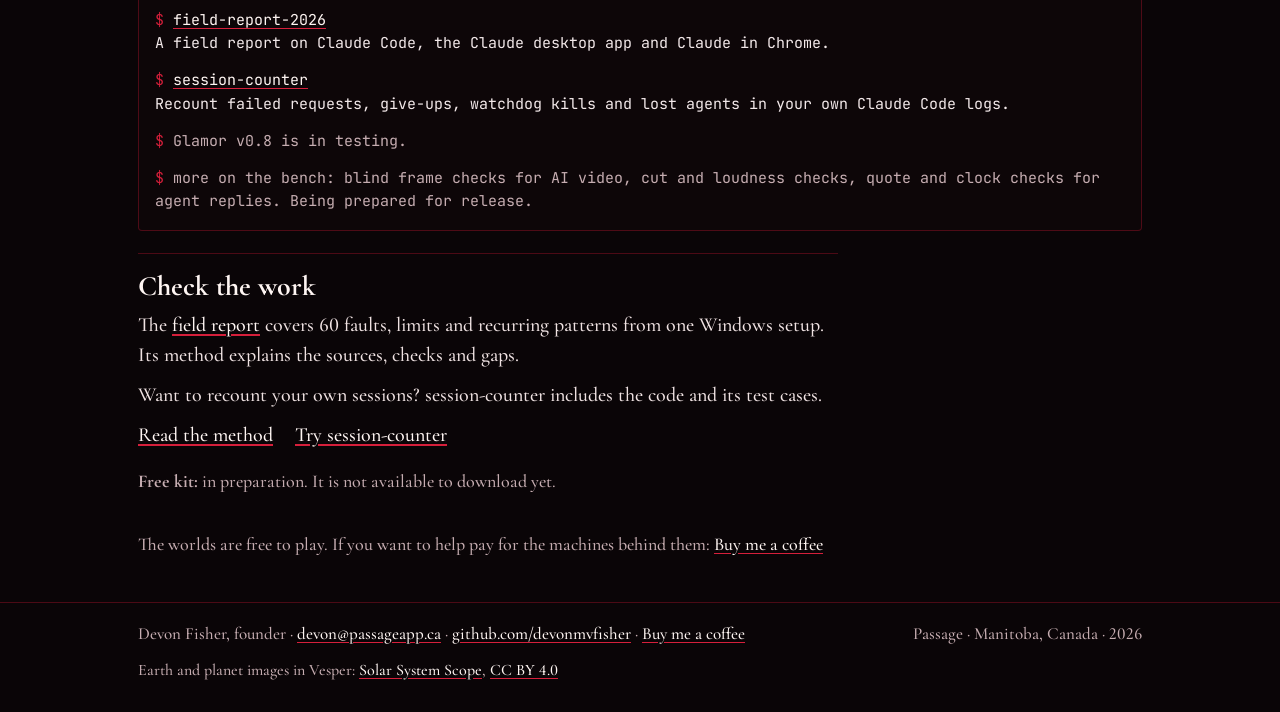
==== commit 97894be7: "Watch: add the SLACKWATER horror short Posted on X on 10 Oct 2026. Linked to its post, before the tw" ====
--- a/index.html
+++ b/index.html
@@ -294,6 +294,14 @@
       <li class="film">
         <div class="when">Posted <time datetime="2026-10-10">10 Oct 2026</time></div>
         <div class="card">
+          <h3>SLACKWATER</h3>
+          <p class="film-note">The horror short. One evening the tide went out and did not come back.</p>
+          <p class="film-links"><a href="https://x.com/Devon8zzh/status/2108829407305744408" aria-label="Watch the SLACKWATER horror short on X">Watch on X</a></p>
+        </div>
+      </li>
+      <li class="film">
+        <div class="when">Posted <time datetime="2026-10-10">10 Oct 2026</time></div>
+        <div class="card">
           <h3>My Shoes Have Other Plans</h3>
           <p class="film-links"><a href="https://x.com/Devon8zzh/status/2108866018068357267" aria-label="Watch My Shoes Have Other Plans on X">Watch on X</a></p>
         </div>
@@ -302,7 +310,7 @@
         <div class="when">Posted <time datetime="2026-10-10">10 Oct 2026</time></div>
         <div class="card">
           <h3>SLACKWATER</h3>
-          <p class="film-note">A song and its film, made in one night. Two versions: the raw first cut, mistake and all, and the one with four scenes made again.</p>
+          <p class="film-note">The song and its film, made in one night from a frame of the short. Two versions: the raw first cut, mistake and all, and the one with four scenes made again.</p>
           <p class="film-links"><a href="https://x.com/Devon8zzh/status/2108866071096881334" aria-label="Watch SLACKWATER on X">Watch on X</a> <a class="variant" href="https://x.com/Devon8zzh/status/2108866111882276891" aria-label="Watch the raw first cut of SLACKWATER on X">Raw version on X</a></p>
         </div>
       </li>
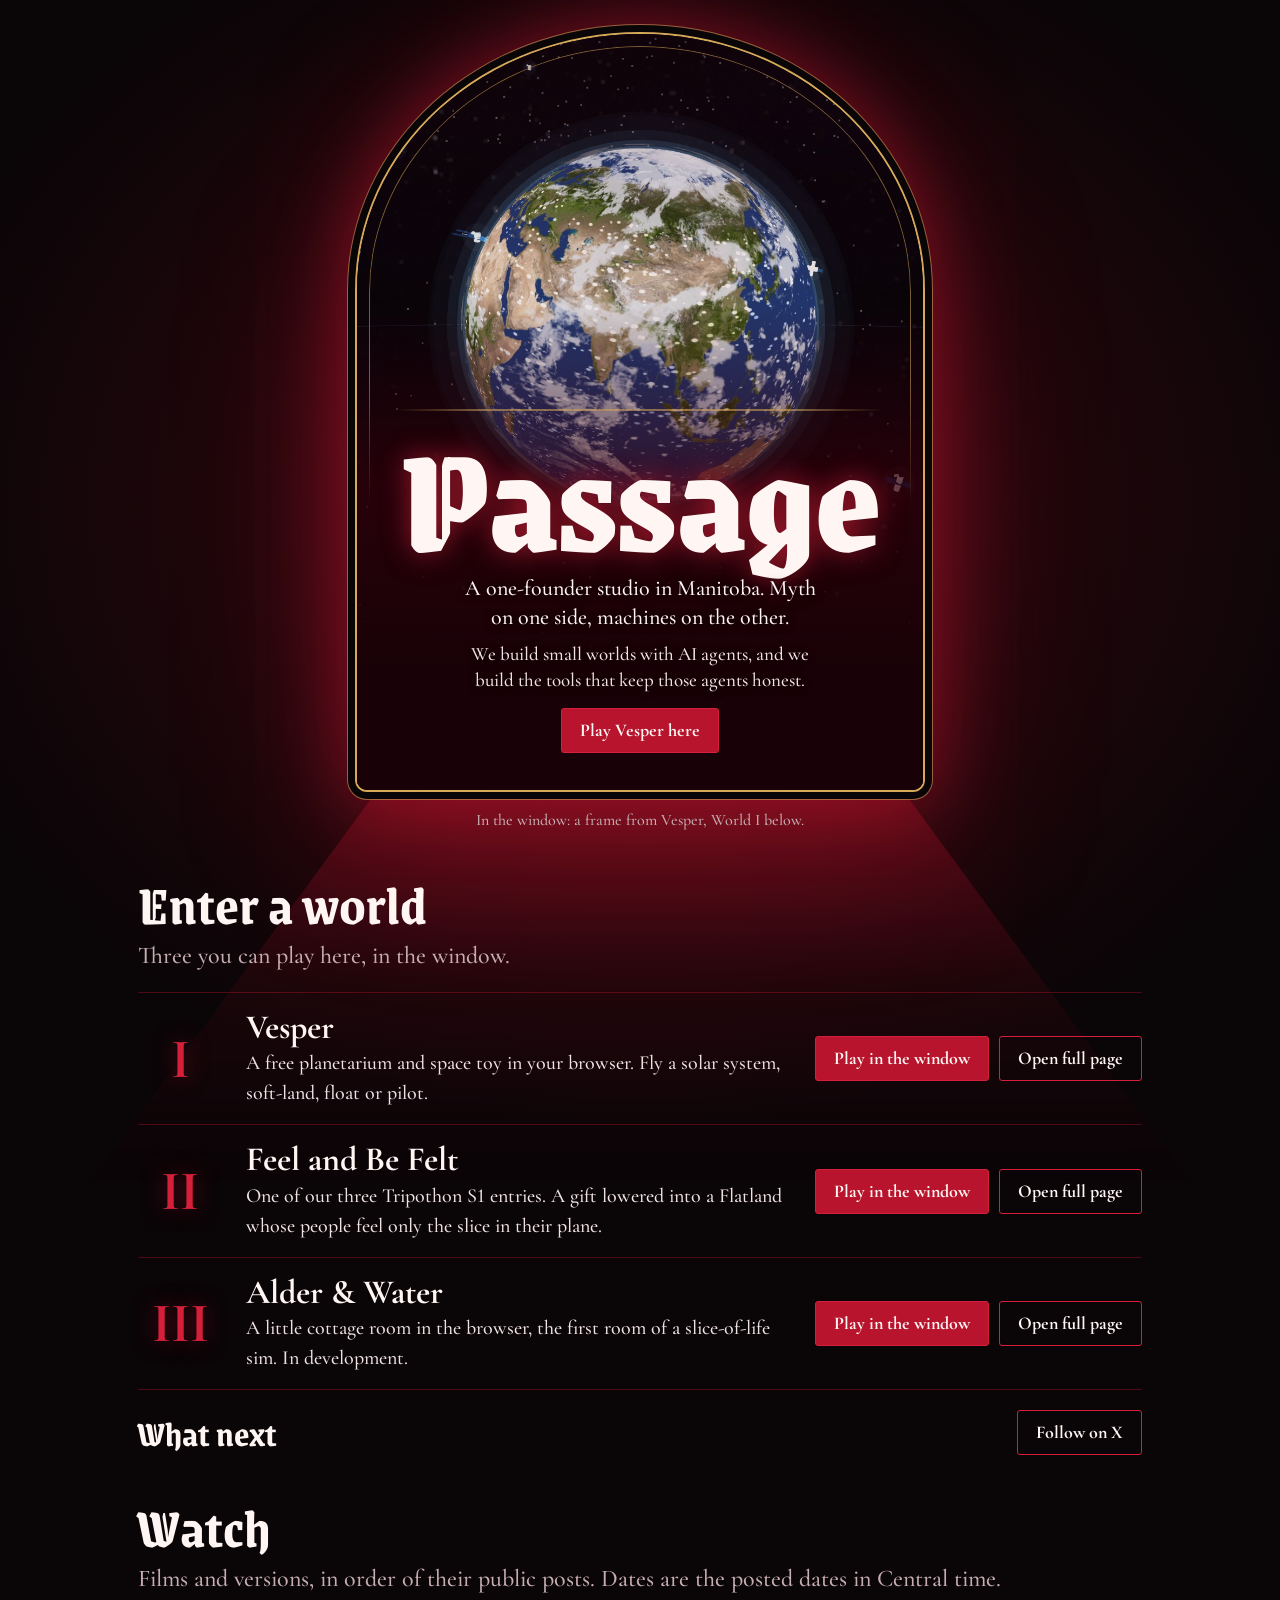
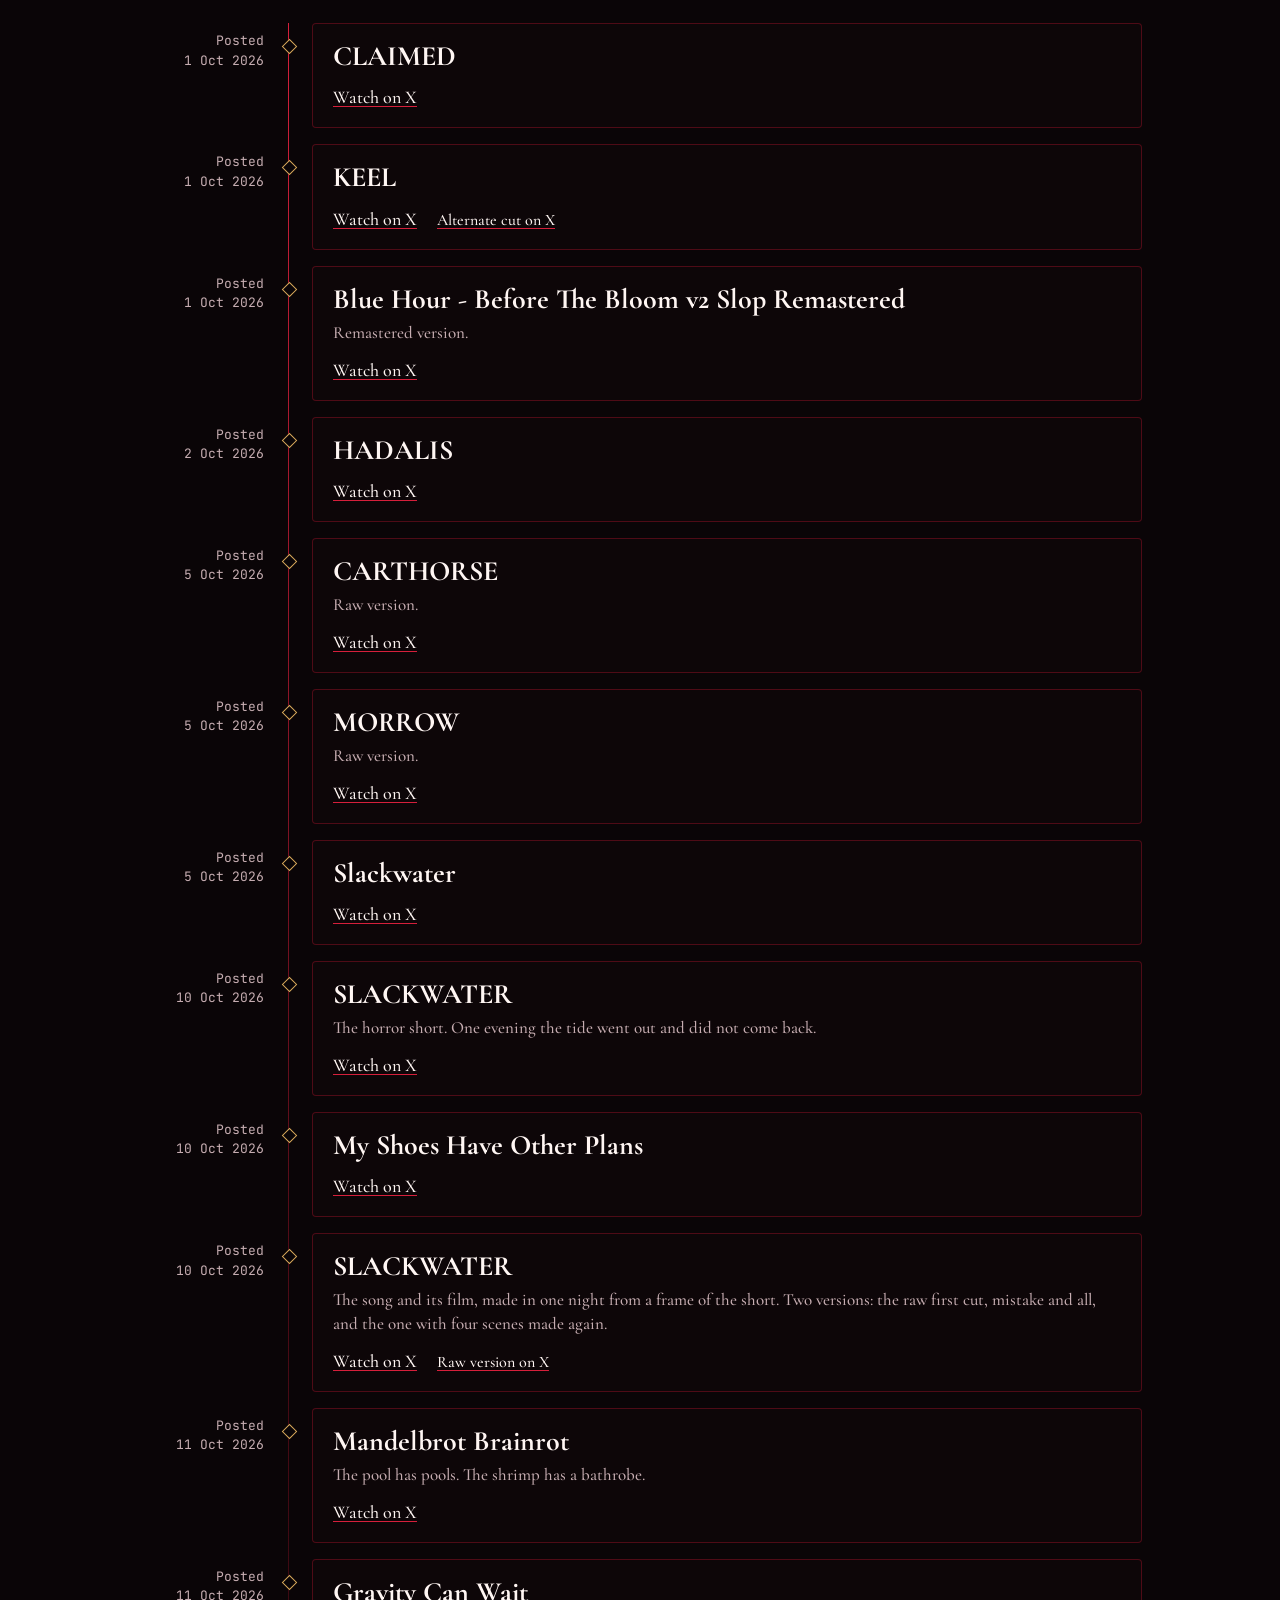
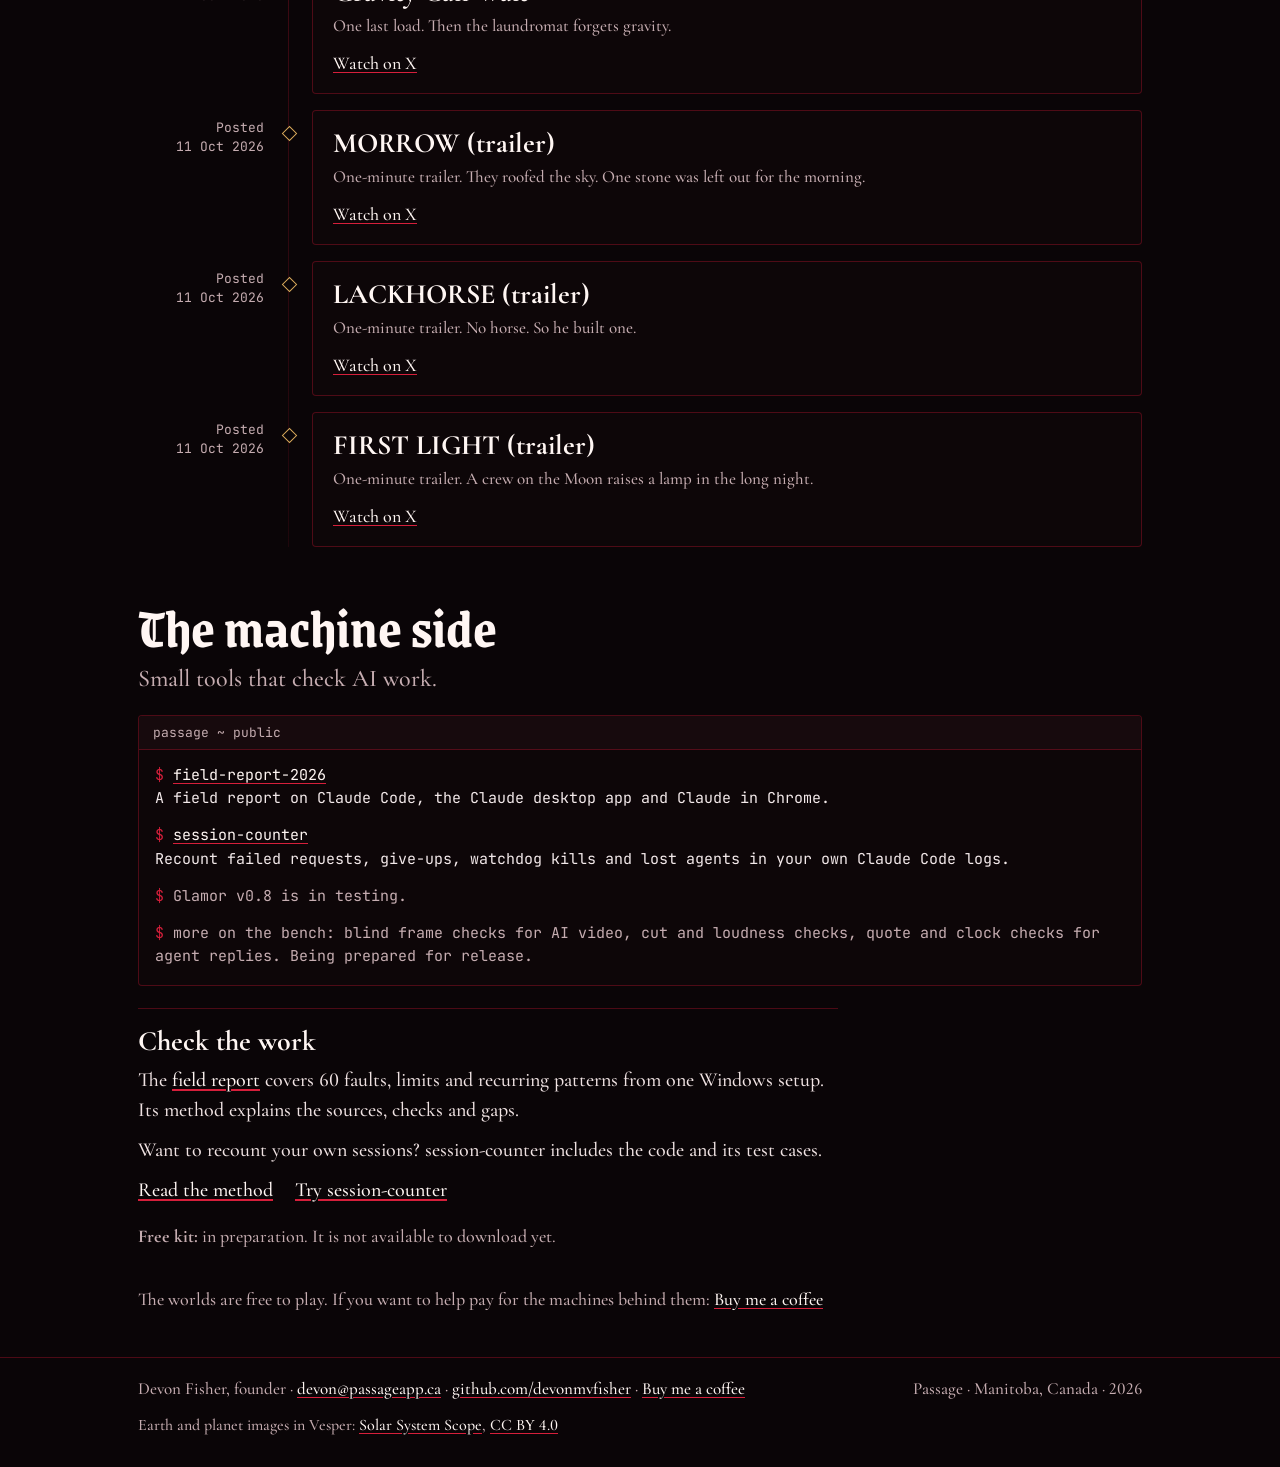
==== commit dc45fead: "Watch: add Mandelbrot Brainrot, Gravity Can Wait and three trailers (MORROW, LACKHORSE, FIRST LIGHT)" ====
--- a/index.html
+++ b/index.html
@@ -312,6 +312,46 @@
           <h3>SLACKWATER</h3>
           <p class="film-note">The song and its film, made in one night from a frame of the short. Two versions: the raw first cut, mistake and all, and the one with four scenes made again.</p>
           <p class="film-links"><a href="https://x.com/Devon8zzh/status/2108866071096881334" aria-label="Watch SLACKWATER on X">Watch on X</a> <a class="variant" href="https://x.com/Devon8zzh/status/2108866111882276891" aria-label="Watch the raw first cut of SLACKWATER on X">Raw version on X</a></p>
+        </div>
+      </li>
+      <li class="film">
+        <div class="when">Posted <time datetime="2026-10-11">11 Oct 2026</time></div>
+        <div class="card">
+          <h3>Mandelbrot Brainrot</h3>
+          <p class="film-note">The pool has pools. The shrimp has a bathrobe.</p>
+          <p class="film-links"><a href="https://x.com/Devon8zzh/status/2109186787570774441" aria-label="Watch Mandelbrot Brainrot on X">Watch on X</a></p>
+        </div>
+      </li>
+      <li class="film">
+        <div class="when">Posted <time datetime="2026-10-11">11 Oct 2026</time></div>
+        <div class="card">
+          <h3>Gravity Can Wait</h3>
+          <p class="film-note">One last load. Then the laundromat forgets gravity.</p>
+          <p class="film-links"><a href="https://x.com/Devon8zzh/status/2109220588015493530" aria-label="Watch Gravity Can Wait on X">Watch on X</a></p>
+        </div>
+      </li>
+      <li class="film">
+        <div class="when">Posted <time datetime="2026-10-11">11 Oct 2026</time></div>
+        <div class="card">
+          <h3>MORROW (trailer)</h3>
+          <p class="film-note">One-minute trailer. They roofed the sky. One stone was left out for the morning.</p>
+          <p class="film-links"><a href="https://x.com/Devon8zzh/status/2109225785999642942" aria-label="Watch the MORROW trailer on X">Watch on X</a></p>
+        </div>
+      </li>
+      <li class="film">
+        <div class="when">Posted <time datetime="2026-10-11">11 Oct 2026</time></div>
+        <div class="card">
+          <h3>LACKHORSE (trailer)</h3>
+          <p class="film-note">One-minute trailer. No horse. So he built one.</p>
+          <p class="film-links"><a href="https://x.com/Devon8zzh/status/2109225829591044417" aria-label="Watch the LACKHORSE trailer on X">Watch on X</a></p>
+        </div>
+      </li>
+      <li class="film">
+        <div class="when">Posted <time datetime="2026-10-11">11 Oct 2026</time></div>
+        <div class="card">
+          <h3>FIRST LIGHT (trailer)</h3>
+          <p class="film-note">One-minute trailer. A crew on the Moon raises a lamp in the long night.</p>
+          <p class="film-links"><a href="https://x.com/Devon8zzh/status/2109225874776367430" aria-label="Watch the FIRST LIGHT trailer on X">Watch on X</a></p>
         </div>
       </li>
     </ol>
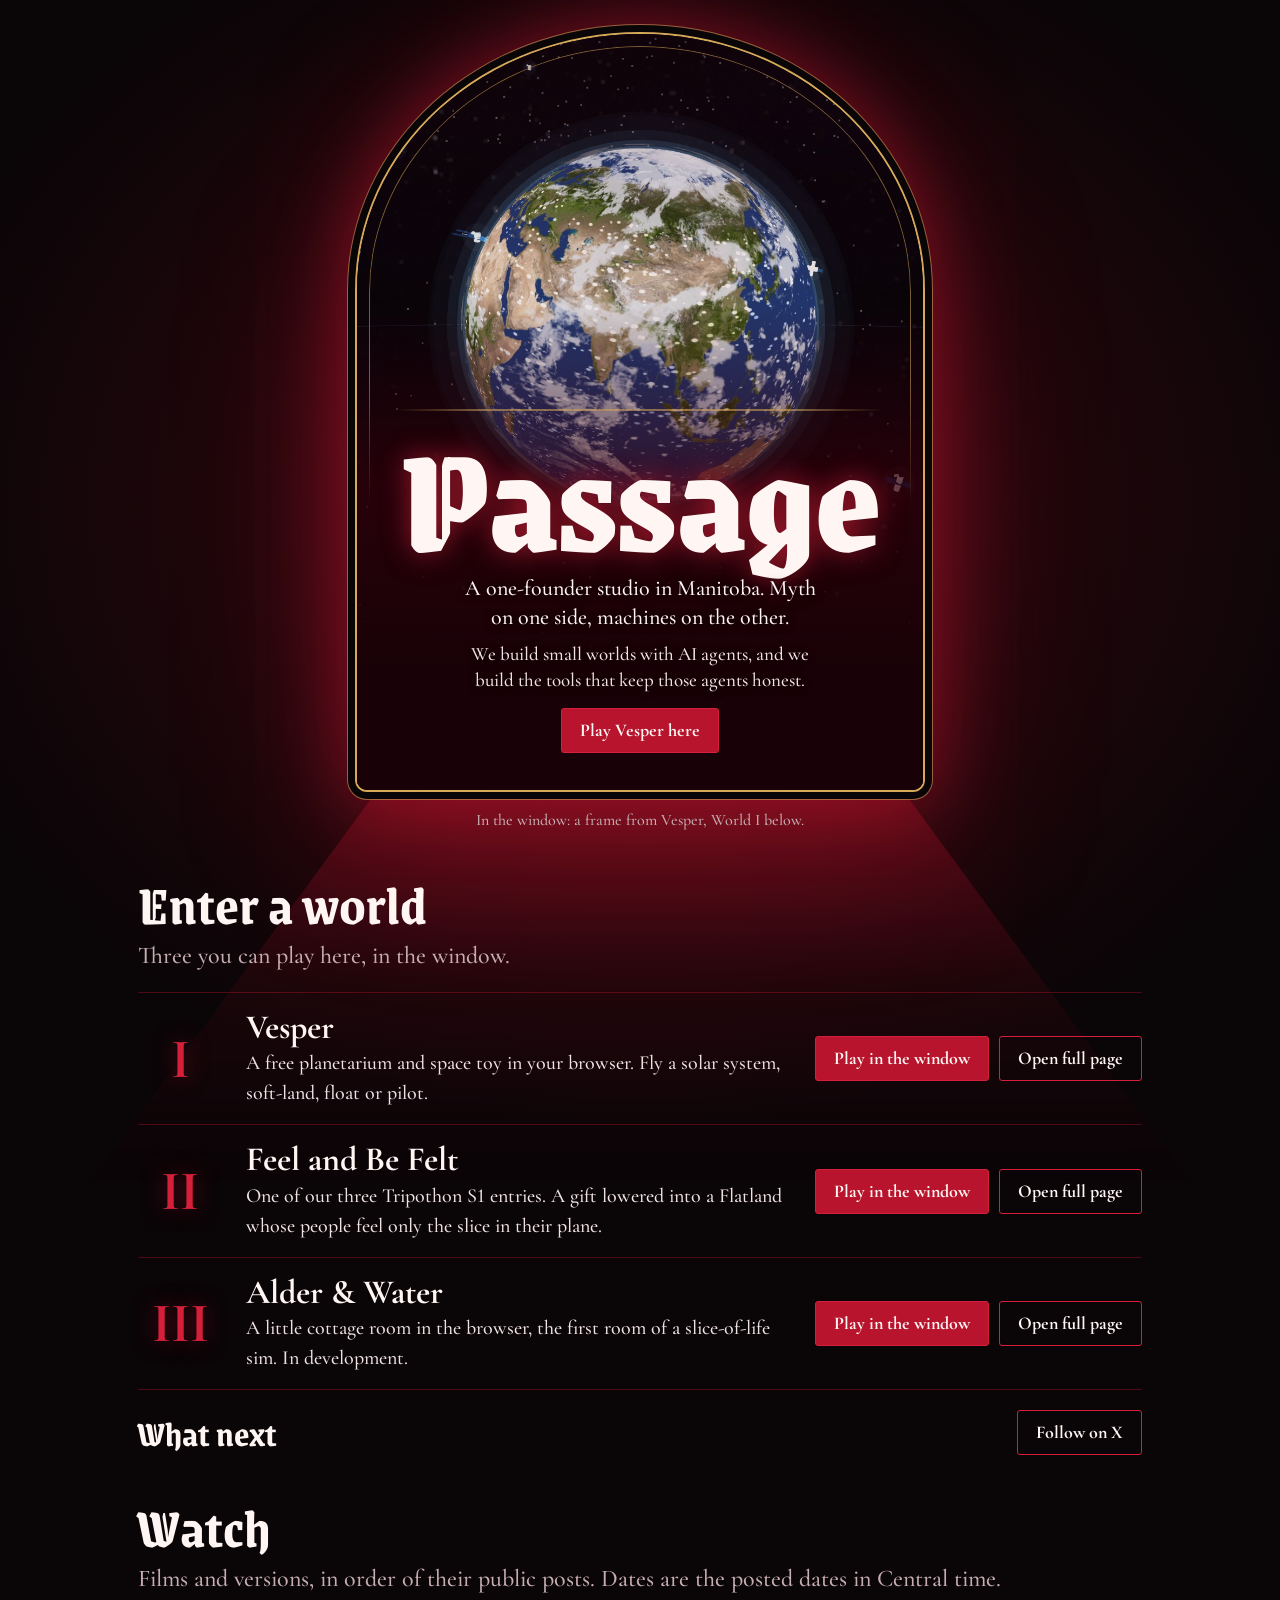
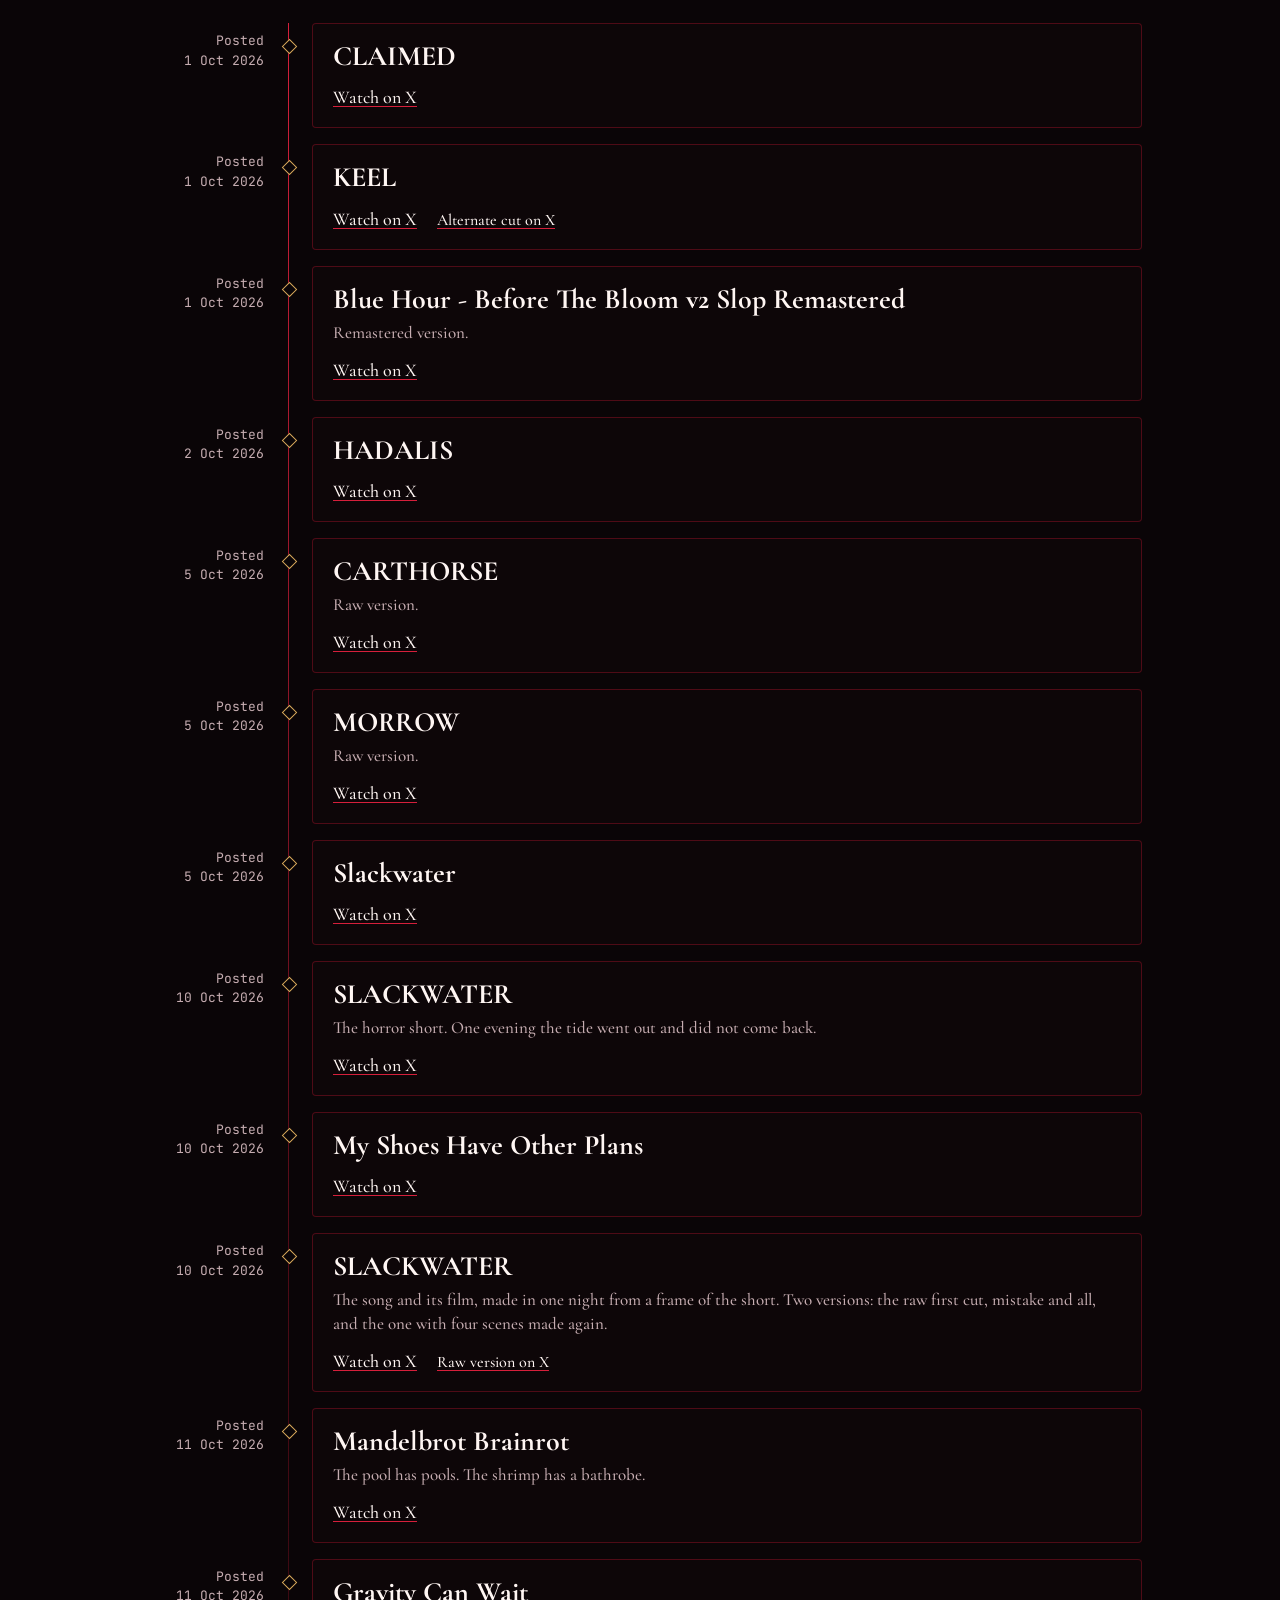
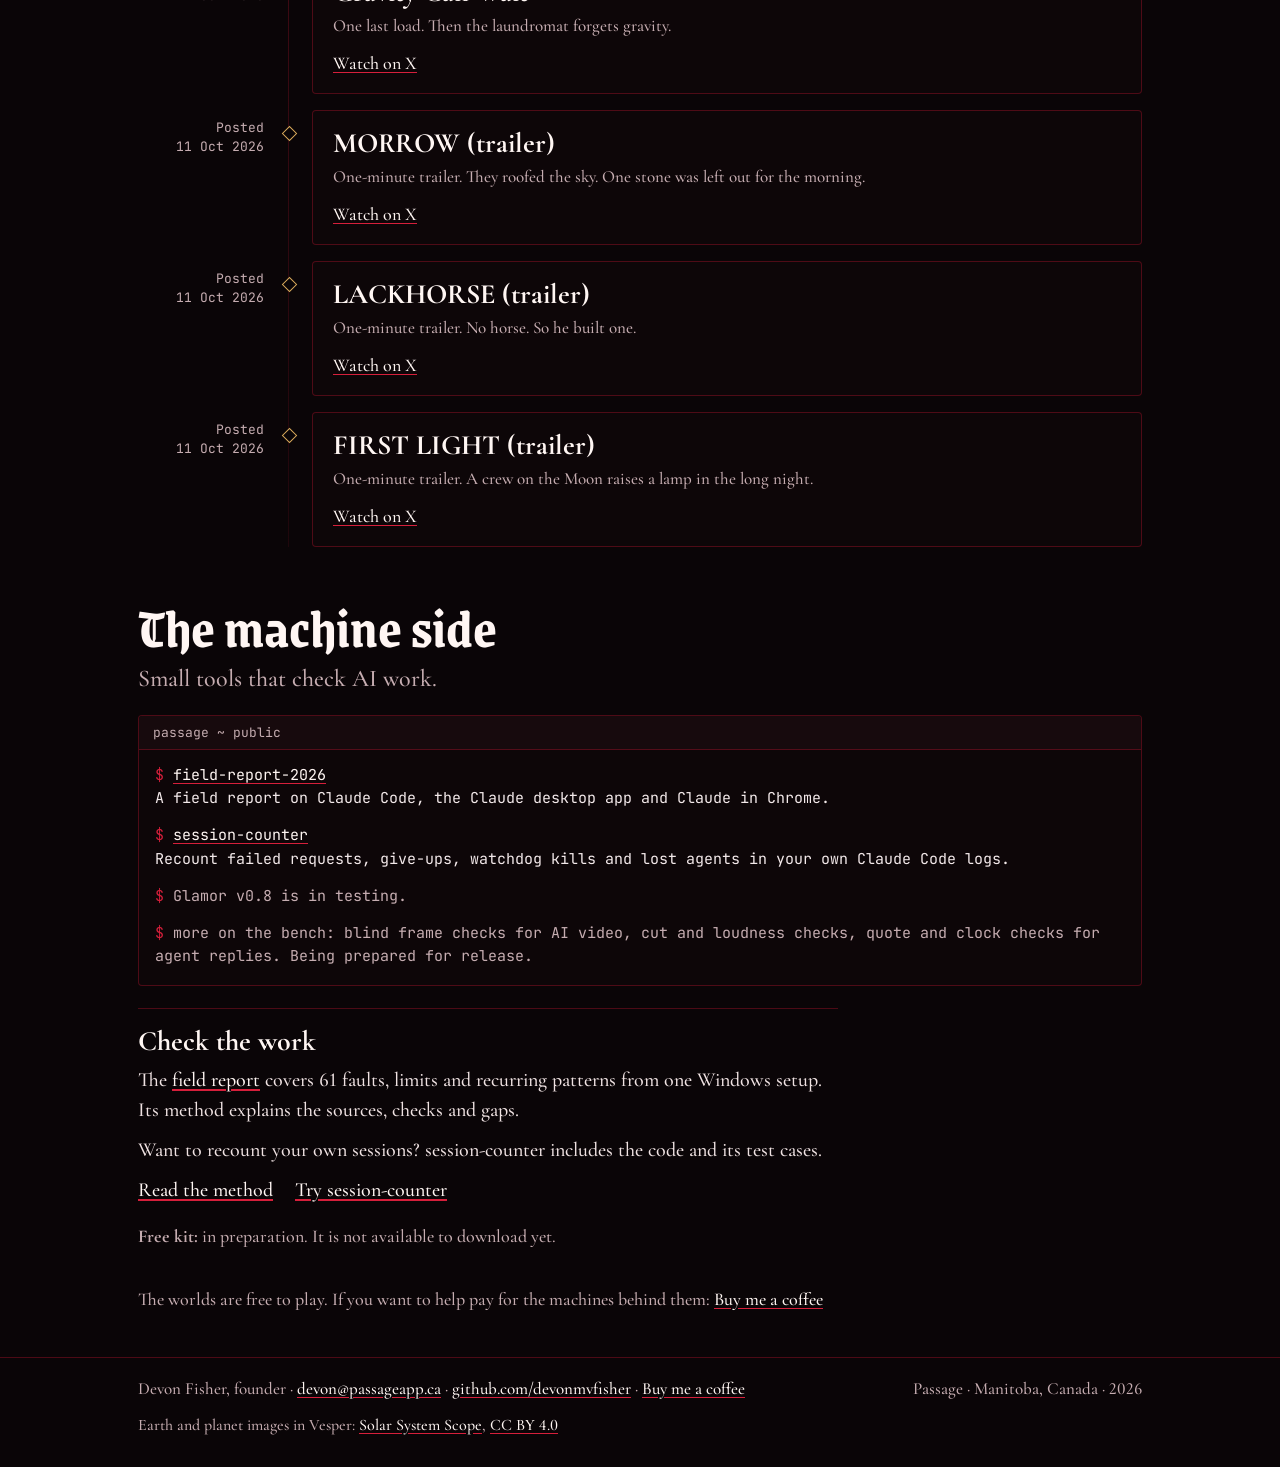
==== commit 2f1a33a7: "Reader standard: field report count 61, canonical link, robots.txt and sitemap.xml Co-Authored-By: C" ====
--- a/index.html
+++ b/index.html
@@ -7,6 +7,7 @@
 <meta name="description" content="Playable worlds, and small tools that check AI work.">
 <meta property="og:type" content="website">
 <meta property="og:url" content="https://passageapp.ca/">
+<link rel="canonical" href="https://passageapp.ca/">
 <meta property="og:title" content="Passage">
 <meta property="og:description" content="A one-founder studio in Manitoba. Three worlds to play in your browser, and small tools that check AI work.">
 <meta property="og:image" content="https://passageapp.ca/og-poster.png">
@@ -351,7 +352,7 @@
         <div class="card">
           <h3>FIRST LIGHT (trailer)</h3>
           <p class="film-note">One-minute trailer. A crew on the Moon raises a lamp in the long night.</p>
-          <p class="film-links"><a href="https://x.com/Devon8zzh/status/2109225874776367430" aria-label="Watch the FIRST LIGHT trailer on X">Watch on X</a></p>
+          <p class="film-links"><a href="https://x.com/Devon8zzh/status/2109235940283801980" aria-label="Watch the FIRST LIGHT trailer on X">Watch on X</a></p>
         </div>
       </li>
     </ol>
@@ -371,7 +372,7 @@
     </div>
     <aside class="evidence-note" id="law" aria-labelledby="law-h">
       <h3 id="law-h">Check the work</h3>
-      <p>The <a href="https://github.com/devonmvfisher/field-report-2026">field report</a> covers 60 faults, limits and recurring patterns from one Windows setup. Its method explains the sources, checks and gaps.</p>
+      <p>The <a href="https://github.com/devonmvfisher/field-report-2026">field report</a> covers 61 faults, limits and recurring patterns from one Windows setup. Its method explains the sources, checks and gaps.</p>
       <p>Want to recount your own sessions? session-counter includes the code and its test cases.</p>
       <p class="evidence-links"><a href="https://github.com/devonmvfisher/field-report-2026/blob/main/METHOD.md">Read the method</a><a href="https://github.com/devonmvfisher/session-counter">Try session-counter</a></p>
     </aside>
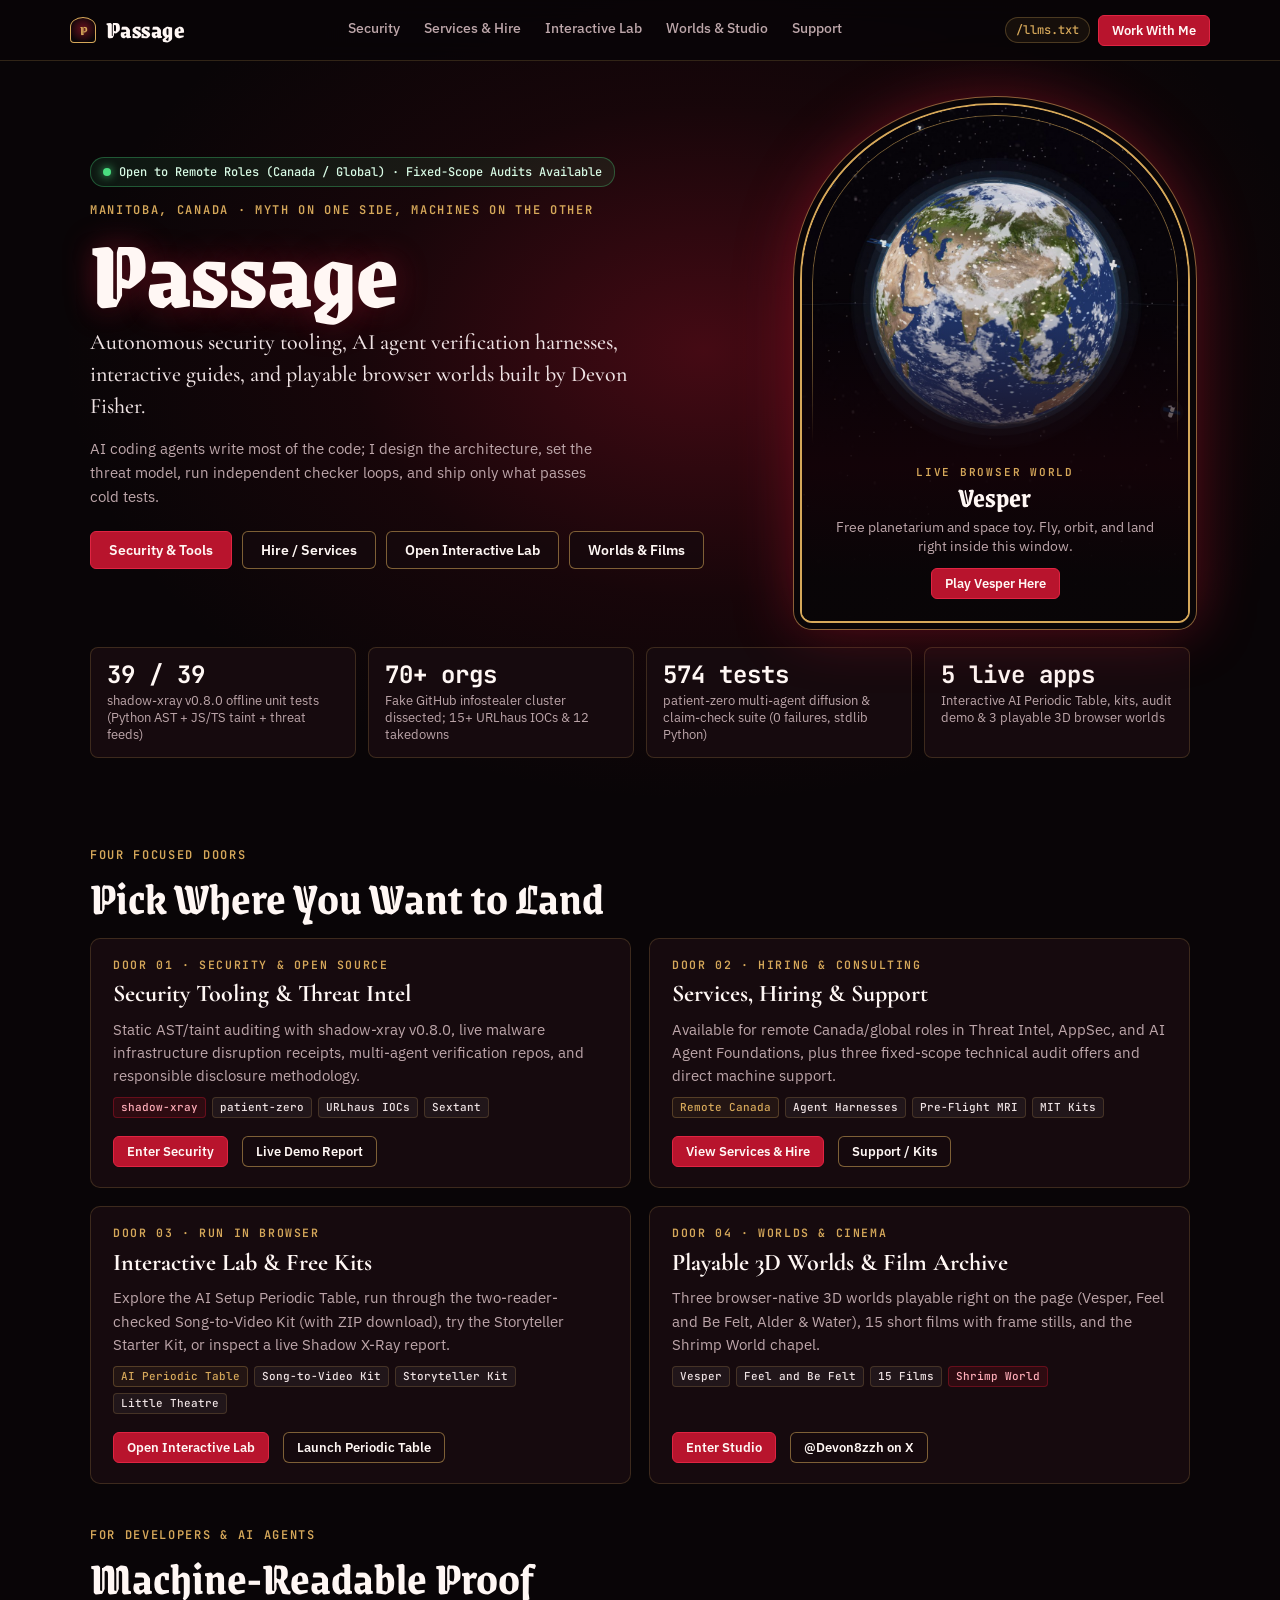
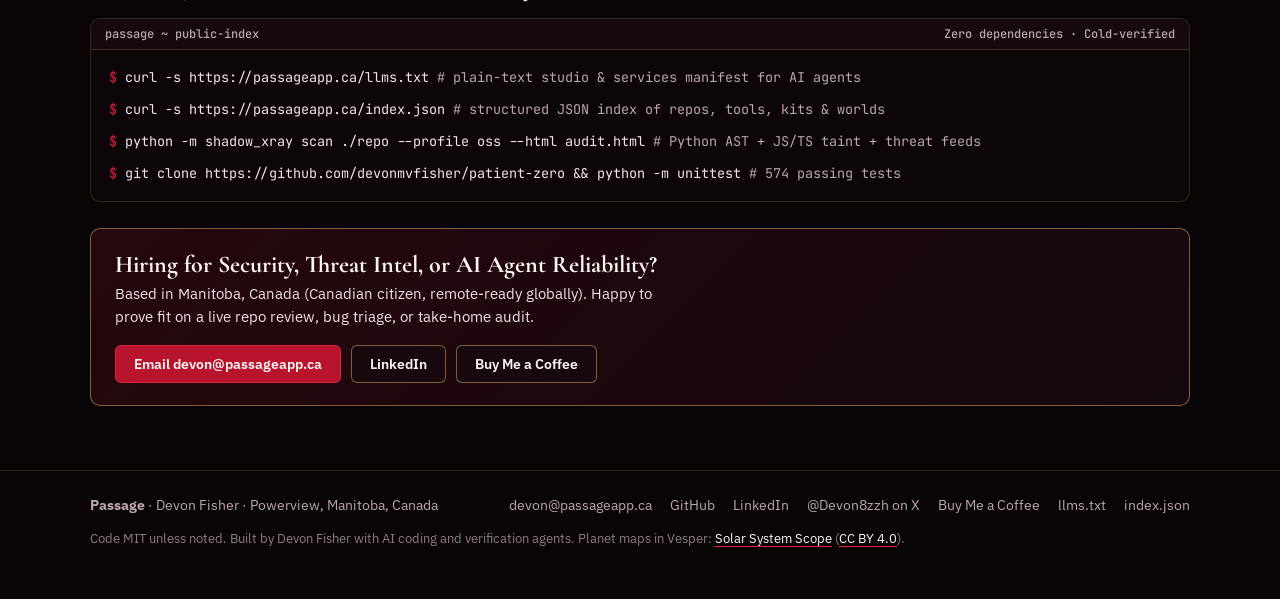
==== commit 798fd497: "Launch Passage v2.0 4-door hub, interactive lab, services & llms.txt" ====
--- a/index.html
+++ b/index.html
@@ -3,582 +3,248 @@
 <head>
 <meta charset="utf-8">
 <meta name="viewport" content="width=device-width, initial-scale=1">
-<title>Passage</title>
-<meta name="description" content="Playable worlds, and small tools that check AI work.">
+<title>Passage | Security Tooling, AI Agent Verification & Playable Worlds</title>
+<meta name="description" content="One-founder studio by Devon Fisher in Manitoba. Static AST/taint security tools, live malware takedowns, interactive AI kits, and playable browser worlds.">
+<link rel="canonical" href="https://passageapp.ca/">
+<link rel="icon" href="favicon.svg" type="image/svg+xml">
+<link rel="apple-touch-icon" href="apple-touch-icon.png">
+<meta name="theme-color" content="#090507">
 <meta property="og:type" content="website">
 <meta property="og:url" content="https://passageapp.ca/">
-<link rel="canonical" href="https://passageapp.ca/">
-<meta property="og:title" content="Passage">
-<meta property="og:description" content="A one-founder studio in Manitoba. Three worlds to play in your browser, and small tools that check AI work.">
+<meta property="og:title" content="Passage | Security Tooling, AI Agent Verification & Playable Worlds">
+<meta property="og:description" content="One-founder studio by Devon Fisher in Manitoba. Static AST/taint security tools, live malware takedowns, interactive AI kits, and playable browser worlds.">
 <meta property="og:image" content="https://passageapp.ca/og-poster.png">
-<meta property="og:image:width" content="1200">
-<meta property="og:image:height" content="630">
-<meta property="og:image:alt" content="A globe inside a gold gothic arch on deep crimson, beside the words Passage: myth on one side, machines on the other.">
 <meta name="twitter:card" content="summary_large_image">
-<meta name="twitter:title" content="Passage">
-<meta name="twitter:description" content="A one-founder studio in Manitoba. Three worlds to play in your browser, and small tools that check AI work.">
-<meta name="twitter:image" content="https://passageapp.ca/og-poster.png">
 <link rel="preconnect" href="https://fonts.googleapis.com">
 <link rel="preconnect" href="https://fonts.gstatic.com" crossorigin>
-<link href="https://fonts.googleapis.com/css2?family=Cormorant+Garamond:wght@500;600;700&family=Grenze+Gotisch:wght@700;900&family=JetBrains+Mono:wght@400;600&display=swap" rel="stylesheet">
-<style>
-  :root {
-    --ink:#0a0507; --ink2:#13080b; --wine:#2a070e; --blood:#7d0c1c; --crimson:#b8142d; --crimson2:#d61f3b;
-    --white:#fff6f3; --text:#efe2e2; --dim:#c6adb1; --gold:#d6a85a; --frame:rgba(214,168,90,.55); --rule:rgba(184,20,45,.38);
-  }
-  * { box-sizing:border-box; }
-  html { scroll-behavior:smooth; }
-  body { margin:0; background:var(--ink); color:var(--text); font:500 20px/1.5 "Cormorant Garamond", Georgia, serif; font-variant-numeric:lining-nums; overflow-x:hidden; }
-  a { color:var(--white); text-decoration-color:var(--crimson2); text-underline-offset:3px; }
-  a:hover, a:focus-visible { color:#ffd9de; }
-  .wrap { max-width:1040px; margin:0 auto; padding:0 18px; }
-
-  /* The arch: a window onto a real frame of Vesper, gold frame, crimson light */
-  header { position:relative; padding:32px 0 0; text-align:center; isolation:isolate; overflow-x:clip; }
-  header::before { content:""; position:absolute; z-index:-1; left:50%; top:-120px; width:min(1500px, 190vw); height:1250px; transform:translateX(-50%);
-          background:radial-gradient(closest-side, rgba(184,20,45,.42), rgba(125,12,28,.18) 55%, rgba(10,5,7,0) 100%); pointer-events:none; }
-  .arch { position:relative; z-index:1; margin:0 auto; width:min(570px, 92vw); aspect-ratio:3/4; border-radius:50% 50% 12px 12px / 34% 34% 12px 12px; overflow:hidden;
-          border:2px solid var(--gold); background:#030203;
-          box-shadow:0 0 0 7px var(--ink), 0 0 0 8px var(--frame), 0 0 70px 6px rgba(184,20,45,.55), 0 40px 160px 10px rgba(184,20,45,.45); }
-  .arch .sky { position:absolute; inset:0; width:100%; height:100%; border:0; display:block; }
-  .arch .sky { object-fit:cover; object-position:50% 40%; }
-  .arch .veil { position:absolute; inset:0; pointer-events:none;
-          background:linear-gradient(180deg, rgba(60,0,12,.22) 0%, rgba(70,0,14,.10) 36%, rgba(54,0,11,.70) 60%, rgba(26,2,7,.96) 84%); }
-  .arch .tracery { position:absolute; inset:12px 12px 0; border:1px solid var(--frame); border-bottom:0; border-radius:50% 50% 0 0 / 33% 33% 0 0; pointer-events:none;
-          -webkit-mask-image:linear-gradient(180deg, #000 0, #000 45%, transparent 62%); mask-image:linear-gradient(180deg, #000 0, #000 45%, transparent 62%); }
-  .arch .glass { position:absolute; inset:0; display:flex; flex-direction:column; justify-content:flex-end; pointer-events:none; }
-  .arch .title { position:relative; padding:24px 22px 6.5%; }
-  .arch .title::before { content:""; position:absolute; top:0; left:7%; right:7%; height:2px;
-          background:linear-gradient(90deg, transparent, var(--frame) 18%, var(--frame) 82%, transparent); }
-  h1 { margin:0; font:900 clamp(70px, 18vw, 150px)/.86 "Grenze Gotisch", "Cormorant Garamond", serif; color:var(--white);
-       text-shadow:0 0 28px rgba(214,31,59,.75), 0 0 2px rgba(0,0,0,.9), 0 6px 26px rgba(0,0,0,.6); }
-  .tag { margin:12px auto 16px; max-width:34ch; color:var(--white); font-size:clamp(19px, 2.6vw, 22px); line-height:1.35; text-shadow:0 1px 8px #000; }
-  .sub { margin:-8px auto 16px; max-width:38ch; color:var(--text); font-size:clamp(17px, 2.2vw, 19px); line-height:1.35; text-shadow:0 1px 8px #000; }
-  .arch .title .btn { pointer-events:auto; }
-  .arch.playing { width:100%; aspect-ratio:auto; height:min(820px, calc(100vh - 64px)); height:min(820px, calc(100dvh - 64px)); min-height:280px; border-radius:4px; overflow:visible; text-align:left; }
-  .arch.playing > .sky, .arch.playing > .veil, .arch.playing > .glass, .arch.playing > .tracery, .arch.playing > .hero-image-fallback { display:none; }
-  .hero-image-fallback { position:absolute; top:16%; left:10%; right:10%; margin:0; color:var(--text); font:600 18px/1.35 "Cormorant Garamond", Georgia, serif; text-align:center; }
-  .player-panel { height:100%; min-height:0; display:grid; grid-template-rows:auto auto auto minmax(0, 1fr); background:var(--ink); border-radius:2px; }
-  .player-panel[hidden] { display:none; }
-  .player-toolbar { display:flex; flex-wrap:wrap; align-items:center; justify-content:space-between; gap:8px 16px; padding:10px 12px; border-bottom:1px solid var(--rule); }
-  .player-name { margin:0; min-width:0; overflow-wrap:anywhere; font:700 23px/1.2 "Cormorant Garamond", Georgia, serif; }
-  .player-actions { display:flex; flex-wrap:wrap; align-items:center; gap:8px; }
-  .player-actions .btn { padding:10px 12px; font-size:17px; }
-  .player-actions .btn:disabled { opacity:.65; cursor:wait; }
-  .player-hint, .player-status { margin:0; padding:6px 12px; font:500 16px/1.3 "Cormorant Garamond", Georgia, serif; color:var(--dim); }
-  .player-hint { display:flex; flex-wrap:wrap; align-items:baseline; gap:4px 12px; }
-  .player-hint[hidden] { display:none; }
-  .hint-dismiss { padding:0; border:0; color:var(--white); background:none; font:inherit; text-decoration:underline; text-underline-offset:3px; cursor:pointer; }
-  .hint-dismiss:focus-visible { outline:2px solid var(--white); outline-offset:3px; }
-  .player-status { color:var(--white); }
-  .player-status[hidden] { display:none; }
-  .player-frame { grid-row:4; position:relative; min-width:0; min-height:0; background:#000; }
-  .player-frame iframe { display:block; width:100%; height:100%; position:absolute; inset:0; border:0; border-radius:0; }
-  .arch:fullscreen { width:100%; height:100%; min-height:0; max-width:none; margin:0; border:0; border-radius:0; box-shadow:none; background:var(--ink); padding:env(safe-area-inset-top) env(safe-area-inset-right) env(safe-area-inset-bottom) env(safe-area-inset-left); }
-  .arch::backdrop { background:var(--ink); }
-  header.world-open .spill { display:none; }
-  .sky { overflow:hidden; font-size:13px; line-height:1.3; color:transparent; }
-  .caption { position:relative; z-index:1; margin:16px 0 0; color:var(--dim); font-size:16px; }
-  .arch.playing + .caption { visibility:hidden; }
-  .spill { position:absolute; z-index:0; left:50%; top:calc(32px + min(570px, 92vw) * 4 / 3 - 30px); width:min(1100px, 150vw); height:420px; transform:translateX(-50%);
-          background:linear-gradient(180deg, rgba(184,20,45,.40), rgba(125,12,28,.12) 55%, rgba(10,5,7,0));
-          clip-path:polygon(28% 0, 72% 0, 100% 100%, 0 100%); filter:blur(22px); pointer-events:none; }
-
-  .btn { display:inline-block; font:700 18px/1 "Cormorant Garamond", Georgia, serif; color:var(--white); background:var(--crimson);
-         border:1px solid var(--crimson2); border-radius:3px; padding:12px 18px 13px; cursor:pointer; text-decoration:none; }
-  .btn:hover, .btn:focus-visible { background:var(--crimson2); color:var(--white); outline:2px solid var(--white); outline-offset:2px; }
-  .btn.ghost { background:transparent; }
-  .btn.ghost:hover, .btn.ghost:focus-visible { background:rgba(184,20,45,.22); }
-
-  main { position:relative; z-index:1; }
-  section { padding:44px 0 0; }
-  h2 { margin:0; font:700 clamp(40px, 5.6vw, 56px)/1 "Grenze Gotisch", "Cormorant Garamond", serif; color:var(--white); }
-  .lede { margin:6px 0 18px; font-size:clamp(20px, 2.6vw, 24px); color:var(--dim); }
-
-  .worlds { list-style:none; margin:0; padding:0; border-bottom:1px solid var(--rule); }
-  .world { display:grid; grid-template-columns:84px 1fr auto; gap:6px 24px; align-items:center; padding:16px 0; border-top:1px solid var(--rule); }
-  .world .num { font:700 56px/1 "Cormorant Garamond", Georgia, serif; color:var(--crimson2); text-align:center; text-shadow:0 0 22px rgba(184,20,45,.5); }
-  .world h3 { margin:0 0 2px; font:700 34px/1.1 "Cormorant Garamond", Georgia, serif; color:var(--white); }
-  .world p { margin:0; max-width:54ch; }
-  .nw { white-space:nowrap; }
-  .world .row { display:flex; gap:10px; flex-wrap:wrap; justify-content:flex-end; }
-
-  .term { background:#0d0608; border:1px solid var(--rule); border-radius:4px; overflow:hidden; }
-  .term .bar { padding:8px 14px; background:#170a0d; font:400 13px "JetBrains Mono", monospace; color:var(--dim); border-bottom:1px solid var(--rule); }
-  .term .body { padding:14px 16px 2px; font:15px/1.55 "JetBrains Mono", monospace; color:#f3e9ea; }
-  .term .p { color:var(--crimson2); }
-  .term .entry { margin:0 0 14px; }
-  .term .note { color:var(--dim); }
-
-  .next { display:flex; flex-wrap:wrap; align-items:center; gap:12px 20px; margin:20px 0 0; }
-  .next h3 { margin:0; font:700 clamp(30px, 3.6vw, 36px)/1 "Grenze Gotisch", "Cormorant Garamond", serif; color:var(--white); }
-  .next ul { list-style:none; margin:0 0 0 auto; padding:0; display:flex; flex-wrap:wrap; gap:10px; }
-
-  .reel { position:relative; list-style:none; margin:0; padding:0; }
-  .reel::before { content:""; position:absolute; top:8px; bottom:8px; left:150px; width:1px; background:linear-gradient(180deg, var(--crimson2), var(--rule) 60%, rgba(184,20,45,.12)); }
-  .film { position:relative; display:grid; grid-template-columns:126px minmax(0, 1fr); gap:0 48px; align-items:start; padding:8px 0; }
-  .film::before { content:""; position:absolute; left:146px; top:26px; width:9px; height:9px; transform:rotate(45deg); background:var(--ink); border:1px solid var(--gold); }
-  .film .when { margin-top:8px; font:400 13px/1.5 "JetBrains Mono", monospace; color:var(--dim); text-align:right; }
-  .film .when time { display:block; }
-  .film .card { min-width:0; padding:16px 20px; background:#0d0608; border:1px solid var(--rule); border-radius:4px; }
-  .film h3 { margin:0; overflow-wrap:anywhere; font:700 28px/1.15 "Cormorant Garamond", Georgia, serif; color:var(--white); }
-  .film .film-note { margin:6px 0 0; color:var(--dim); font-size:17px; line-height:1.4; }
-  .film .film-links { display:flex; flex-wrap:wrap; align-items:baseline; gap:8px 20px; margin:12px 0 0; font-size:18px; }
-  .film .variant { font-size:16px; }
-
-  .evidence-note { margin-top:22px; padding:16px 0 0; border-top:1px solid var(--rule); max-width:70ch; }
-  .evidence-note h3 { margin:0 0 8px; font:700 28px/1.15 "Cormorant Garamond", Georgia, serif; color:var(--white); }
-  .evidence-note p { margin:0 0 10px; }
-  .evidence-note .evidence-links { display:flex; gap:10px 22px; flex-wrap:wrap; }
-  .kit-status { margin:18px 0 0; color:var(--dim); font-size:18px; }
-  .support { margin:36px 0 0; color:var(--dim); font-size:18px; }
-
-  footer { margin:44px 0 0; padding:18px 0 30px; border-top:1px solid var(--rule); color:var(--dim); font-size:17px; }
-  footer .wrap { display:flex; justify-content:space-between; gap:12px; flex-wrap:wrap; }
-  footer .credit { flex:1 1 100%; font-size:16px; }
-
-  @media (max-width:700px) {
-    .next ul { margin-left:0; }
-    .reel::before { left:4px; }
-    .film { grid-template-columns:minmax(0, 1fr); gap:6px; padding:8px 0 8px 26px; }
-    .film::before { left:0; top:15px; }
-    .film .when { margin:0; text-align:left; }
-    .film .when time { display:inline; }
-    .film .card { padding:14px 16px; }
-    .world { grid-template-columns:52px 1fr; }
-    .world .num { font-size:44px; }
-    .world .row { grid-column:1 / -1; justify-content:flex-start; padding-left:78px; }
-  }
-  @media (max-width:420px) { .world .row { padding-left:0; } }
-  @media (prefers-reduced-motion: reduce) { html { scroll-behavior:auto; } }
-</style>
+<link href="https://fonts.googleapis.com/css2?family=Cormorant+Garamond:wght@500;600;700&family=Grenze+Gotisch:wght@700;900&family=IBM+Plex+Sans:wght@400;500;600;700&family=JetBrains+Mono:wght@400;500;600&display=swap" rel="stylesheet">
+<link rel="stylesheet" href="style.css">
 </head>
 <body>
-<header>
-  <div class="wrap">
-    <div class="arch" id="arch">
-      <img class="sky" id="hero-art" src="hero-vesper-arch.jpg" width="1050" height="1400" alt="A frame from Vesper: the Earth from orbit, with satellites, in a field of stars.">
-      <p class="hero-image-fallback" id="hero-image-fallback" aria-hidden="true" hidden>Preview image unavailable.</p>
-      <div class="veil" aria-hidden="true"></div>
-      <div class="tracery" aria-hidden="true"></div>
-      <div class="glass">
-        <div class="title">
-          <h1>Passage</h1>
-          <p class="tag">A one-founder studio in Manitoba. Myth on one side, machines on the other.</p>
-          <p class="sub">We build small worlds with AI agents, and we build the tools that keep those agents honest.</p>
-          <button class="btn" type="button" data-play="https://devonmvfisher.github.io/vesper/">Play Vesper here</button>
-        </div>
-      </div>
-      <div class="player-panel" id="player-panel" hidden>
-        <div class="player-toolbar">
-          <p class="player-name" id="player-name">Playable world</p>
-          <div class="player-actions" role="group" aria-label="World controls">
-            <button class="btn ghost" id="fullscreen" type="button" aria-pressed="false">Full screen</button>
-            <a class="btn ghost" id="player-open" href="https://devonmvfisher.github.io/vesper/" target="_blank" rel="noopener">Open full page</a>
-            <button class="btn" id="closer" type="button" aria-label="Close the window">Close</button>
-          </div>
-        </div>
-        <div class="player-hint" id="player-hint"><span>On a slow connection, the world may take time to appear. Full screen keeps this session; Open full page starts a separate session.</span><button class="hint-dismiss" id="hide-player-hint" type="button">Hide tip</button></div>
-        <p class="player-status" id="player-status" role="status" aria-live="polite" hidden></p>
-        <div class="player-frame" id="player-frame"></div>
-      </div>
-    </div>
-    <p class="caption" id="arch-caption" role="status" aria-live="polite">In the window: a frame from Vesper, World I below.</p>
+<header class="topbar">
+  <div class="wrap topbar-in">
+    <a class="brand" href="index.html" aria-label="Passage Home">
+      <span class="brand-mark" aria-hidden="true">P</span>
+      <span class="brand-name">Passage</span>
+    </a>
+    <nav class="nav-links" aria-label="Primary">
+      <a href="security/">Security</a>
+      <a href="services/">Services &amp; Hire</a>
+      <a href="lab/">Interactive Lab</a>
+      <a href="studio/">Worlds &amp; Studio</a>
+      <a href="services/#support">Support</a>
+    </nav>
+    <div class="nav-cta">
+      <a class="pill-mono" href="llms.txt" title="Machine-readable studio index for AI agents">/llms.txt</a>
+      <a class="btn sm" href="services/#contact">Work With Me</a>
+    </div>
   </div>
-  <div class="spill" aria-hidden="true"></div>
 </header>
 
-<main class="wrap">
-  <section id="worlds" aria-labelledby="worlds-h">
-    <h2 id="worlds-h">Enter a world</h2>
-    <p class="lede">Three you can play here, in the window.</p>
-    <ol class="worlds">
-      <li class="world">
-        <span class="num" aria-hidden="true">I</span>
+<main>
+  <section class="hero">
+    <div class="wrap">
+      <div class="hero-grid" id="hero-grid">
         <div>
-          <h3>Vesper</h3>
-          <p>A free planetarium and space toy in your browser. Fly a solar system, soft-land, float or pilot.</p>
-        </div>
-        <div class="row">
-          <button class="btn" type="button" data-play="https://devonmvfisher.github.io/vesper/">Play in the window</button>
-          <a class="btn ghost" href="https://devonmvfisher.github.io/vesper/" target="_blank" rel="noopener">Open full page</a>
-        </div>
-      </li>
-      <li class="world">
-        <span class="num" aria-hidden="true">II</span>
+          <div class="status-pill"><span class="status-dot" aria-hidden="true"></span>Open to Remote Roles (Canada / Global) &middot; Fixed-Scope Audits Available</div>
+          <p class="eyebrow">Manitoba, Canada &middot; Myth on One Side, Machines on the Other</p>
+          <h1 class="display">Passage</h1>
+          <p class="lead">Autonomous security tooling, AI agent verification harnesses, interactive guides, and playable browser worlds built by Devon Fisher.</p>
+          <p class="hero-sub">AI coding agents write most of the code; I design the architecture, set the threat model, run independent checker loops, and ship only what passes cold tests.</p>
+          <div class="hero-actions">
+            <a class="btn" href="security/">Security &amp; Tools</a>
+            <a class="btn ghost" href="services/">Hire / Services</a>
+            <a class="btn ghost" href="lab/">Open Interactive Lab</a>
+            <a class="btn ghost" href="studio/">Worlds &amp; Films</a>
+          </div>
+        </div>
+
+        <div class="arch" id="arch">
+          <img class="sky" src="hero-vesper-arch.jpg" width="1050" height="1400" alt="Vesper orbital planetarium frame inside a gold gothic arch">
+          <div class="veil" aria-hidden="true"></div>
+          <div class="tracery" aria-hidden="true"></div>
+          <div class="glass">
+            <p class="arch-kicker">Live Browser World</p>
+            <p class="arch-title">Vesper</p>
+            <p class="arch-note">Free planetarium and space toy. Fly, orbit, and land right inside this window.</p>
+            <div>
+              <button class="btn sm" type="button" id="play-vesper">Play Vesper Here</button>
+            </div>
+          </div>
+          <div class="player-panel" id="player-panel" hidden>
+            <div class="player-bar">
+              <strong class="mono" style="font-size:13px">Vesper (Live)</strong>
+              <div style="display:flex;gap:8px">
+                <a class="btn ghost sm" href="https://devonmvfisher.github.io/vesper/" target="_blank" rel="noopener">Full Tab</a>
+                <button class="btn sm" type="button" id="close-vesper">Close</button>
+              </div>
+            </div>
+            <div class="player-frame" id="player-frame"></div>
+          </div>
+        </div>
+      </div>
+
+      <div class="metrics" aria-label="Measured public record">
+        <div class="metric"><b>39 / 39</b><span>shadow-xray v0.8.0 offline unit tests (Python AST + JS/TS taint + threat feeds)</span></div>
+        <div class="metric"><b>70+ orgs</b><span>Fake GitHub infostealer cluster dissected; 15+ URLhaus IOCs &amp; 12 takedowns</span></div>
+        <div class="metric"><b>574 tests</b><span>patient-zero multi-agent diffusion &amp; claim-check suite (0 failures, stdlib Python)</span></div>
+        <div class="metric"><b>5 live apps</b><span>Interactive AI Periodic Table, kits, audit demo &amp; 3 playable 3D browser worlds</span></div>
+      </div>
+    </div>
+  </section>
+
+  <section class="band" aria-labelledby="doors-h">
+    <div class="wrap">
+      <p class="eyebrow">Four Focused Doors</p>
+      <h2 class="sec-h" id="doors-h">Pick Where You Want to Land</h2>
+      <div class="grid-2">
+        <article class="card">
+          <span class="card-num">Door 01 &middot; Security &amp; Open Source</span>
+          <h3>Security Tooling &amp; Threat Intel</h3>
+          <p>Static AST/taint auditing with shadow-xray v0.8.0, live malware infrastructure disruption receipts, multi-agent verification repos, and responsible disclosure methodology.</p>
+          <div class="tags">
+            <span class="tag-chip red">shadow-xray</span>
+            <span class="tag-chip">patient-zero</span>
+            <span class="tag-chip">URLhaus IOCs</span>
+            <span class="tag-chip">Sextant</span>
+          </div>
+          <div class="card-foot">
+            <a class="btn sm" href="security/">Enter Security</a>
+            <a class="btn ghost sm" href="lab/shadow-xray-demo/">Live Demo Report</a>
+          </div>
+        </article>
+
+        <article class="card">
+          <span class="card-num">Door 02 &middot; Hiring &amp; Consulting</span>
+          <h3>Services, Hiring &amp; Support</h3>
+          <p>Available for remote Canada/global roles in Threat Intel, AppSec, and AI Agent Foundations, plus three fixed-scope technical audit offers and direct machine support.</p>
+          <div class="tags">
+            <span class="tag-chip gold">Remote Canada</span>
+            <span class="tag-chip">Agent Harnesses</span>
+            <span class="tag-chip">Pre-Flight MRI</span>
+            <span class="tag-chip">MIT Kits</span>
+          </div>
+          <div class="card-foot">
+            <a class="btn sm" href="services/">View Services &amp; Hire</a>
+            <a class="btn ghost sm" href="services/#support">Support / Kits</a>
+          </div>
+        </article>
+
+        <article class="card">
+          <span class="card-num">Door 03 &middot; Run in Browser</span>
+          <h3>Interactive Lab &amp; Free Kits</h3>
+          <p>Explore the AI Setup Periodic Table, run through the two-reader-checked Song-to-Video Kit (with ZIP download), try the Storyteller Starter Kit, or inspect a live Shadow X-Ray report.</p>
+          <div class="tags">
+            <span class="tag-chip gold">AI Periodic Table</span>
+            <span class="tag-chip">Song-to-Video Kit</span>
+            <span class="tag-chip">Storyteller Kit</span>
+            <span class="tag-chip">Little Theatre</span>
+          </div>
+          <div class="card-foot">
+            <a class="btn sm" href="lab/">Open Interactive Lab</a>
+            <a class="btn ghost sm" href="lab/ai-table/">Launch Periodic Table</a>
+          </div>
+        </article>
+
+        <article class="card">
+          <span class="card-num">Door 04 &middot; Worlds &amp; Cinema</span>
+          <h3>Playable 3D Worlds &amp; Film Archive</h3>
+          <p>Three browser-native 3D worlds playable right on the page (Vesper, Feel and Be Felt, Alder &amp; Water), 15 short films with frame stills, and the Shrimp World chapel.</p>
+          <div class="tags">
+            <span class="tag-chip">Vesper</span>
+            <span class="tag-chip">Feel and Be Felt</span>
+            <span class="tag-chip">15 Films</span>
+            <span class="tag-chip red">Shrimp World</span>
+          </div>
+          <div class="card-foot">
+            <a class="btn sm" href="studio/">Enter Studio</a>
+            <a class="btn ghost sm" href="https://x.com/Devon8zzh" target="_blank" rel="noopener">@Devon8zzh on X</a>
+          </div>
+        </article>
+      </div>
+    </div>
+  </section>
+
+  <section class="band" aria-labelledby="agent-h">
+    <div class="wrap">
+      <p class="eyebrow">For Developers &amp; AI Agents</p>
+      <h2 class="sec-h" id="agent-h">Machine-Readable Proof</h2>
+      <div class="term">
+        <div class="term-bar">
+          <span>passage ~ public-index</span>
+          <span>Zero dependencies &middot; Cold-verified</span>
+        </div>
+        <div class="term-body">
+          <div class="term-row"><span class="p">$</span> curl -s https://passageapp.ca/llms.txt <span class="c"># plain-text studio &amp; services manifest for AI agents</span></div>
+          <div class="term-row"><span class="p">$</span> curl -s https://passageapp.ca/index.json <span class="c"># structured JSON index of repos, tools, kits &amp; worlds</span></div>
+          <div class="term-row"><span class="p">$</span> python -m shadow_xray scan ./repo --profile oss --html audit.html <span class="c"># Python AST + JS/TS taint + threat feeds</span></div>
+          <div class="term-row"><span class="p">$</span> git clone https://github.com/devonmvfisher/patient-zero &amp;&amp; python -m unittest <span class="c"># 574 passing tests</span></div>
+        </div>
+      </div>
+
+      <div class="callout">
         <div>
-          <h3>Feel and Be Felt</h3>
-          <p>One of our three Tripothon S1 entries. A gift lowered into a Flatland whose people feel only the slice in their plane.</p>
-        </div>
-        <div class="row">
-          <button class="btn" type="button" data-play="https://devonmvfisher.github.io/feel-and-be-felt/">Play in the window</button>
-          <a class="btn ghost" href="https://devonmvfisher.github.io/feel-and-be-felt/" target="_blank" rel="noopener">Open full page</a>
-        </div>
-      </li>
-      <li class="world">
-        <span class="num" aria-hidden="true">III</span>
-        <div>
-          <h3>Alder &amp; Water</h3>
-          <p>A little cottage room in the browser, the first room of a <span class="nw">slice-of-life</span> sim. In development.</p>
-        </div>
-        <div class="row">
-          <button class="btn" type="button" data-play="https://devonmvfisher.github.io/alder.html">Play in the window</button>
-          <a class="btn ghost" href="https://devonmvfisher.github.io/alder.html" target="_blank" rel="noopener">Open full page</a>
-        </div>
-      </li>
-    </ol>
+          <h3>Hiring for Security, Threat Intel, or AI Agent Reliability?</h3>
+          <p>Based in Manitoba, Canada (Canadian citizen, remote-ready globally). Happy to prove fit on a live repo review, bug triage, or take-home audit.</p>
+        </div>
+        <div style="display:flex;gap:10px;flex-wrap:wrap">
+          <a class="btn" href="mailto:devon@passageapp.ca">Email devon@passageapp.ca</a>
+          <a class="btn ghost" href="https://www.linkedin.com/in/devonmvfisher/" target="_blank" rel="noopener">LinkedIn</a>
+          <a class="btn ghost" href="https://buymeacoffee.com/devon8zzh" target="_blank" rel="noopener">Buy Me a Coffee</a>
+        </div>
+      </div>
+    </div>
   </section>
-
-  <nav class="next" aria-labelledby="next-h">
-    <h3 id="next-h">What next</h3>
-    <ul>
-      <li><a class="btn ghost" href="https://x.com/Devon8zzh">Follow on X</a></li>
-    </ul>
-  </nav>
-
-  <section id="watch" aria-labelledby="watch-h">
-    <h2 id="watch-h">Watch</h2>
-    <p class="lede">Films and versions, in order of their public posts. Dates are the posted dates in Central time.</p>
-    <ol class="reel">
-      <li class="film">
-        <div class="when">Posted <time datetime="2026-10-01">1 Oct 2026</time></div>
-        <div class="card">
-          <h3>CLAIMED</h3>
-          <p class="film-links"><a href="https://x.com/Devon8zzh/status/2105545662444323295" aria-label="Watch CLAIMED on X">Watch on X</a></p>
-        </div>
-      </li>
-      <li class="film">
-        <div class="when">Posted <time datetime="2026-10-01">1 Oct 2026</time></div>
-        <div class="card">
-          <h3>KEEL</h3>
-          <p class="film-links"><a href="https://x.com/Devon8zzh/status/2105555371524079780" aria-label="Watch KEEL on X">Watch on X</a> <a class="variant" href="https://x.com/Devon8zzh/status/2105569639598334354" aria-label="Watch the KEEL alternate cut on X">Alternate cut on X</a></p>
-        </div>
-      </li>
-      <li class="film">
-        <div class="when">Posted <time datetime="2026-10-01">1 Oct 2026</time></div>
-        <div class="card">
-          <h3>Blue Hour - Before The Bloom v2 Slop Remastered</h3>
-          <p class="film-note">Remastered version.</p>
-          <p class="film-links"><a href="https://x.com/Devon8zzh/status/2105645977747202112" aria-label="Watch Blue Hour - Before The Bloom v2 Slop Remastered on X">Watch on X</a></p>
-        </div>
-      </li>
-      <li class="film">
-        <div class="when">Posted <time datetime="2026-10-02">2 Oct 2026</time></div>
-        <div class="card">
-          <h3>HADALIS</h3>
-          <p class="film-links"><a href="https://x.com/Devon8zzh/status/2106026998321783061" aria-label="Watch HADALIS on X">Watch on X</a></p>
-        </div>
-      </li>
-      <li class="film">
-        <div class="when">Posted <time datetime="2026-10-05">5 Oct 2026</time></div>
-        <div class="card">
-          <h3>CARTHORSE</h3>
-          <p class="film-note">Raw version.</p>
-          <p class="film-links"><a href="https://x.com/Devon8zzh/status/2106984442221015307" aria-label="Watch CARTHORSE on X">Watch on X</a></p>
-        </div>
-      </li>
-      <li class="film">
-        <div class="when">Posted <time datetime="2026-10-05">5 Oct 2026</time></div>
-        <div class="card">
-          <h3>MORROW</h3>
-          <p class="film-note">Raw version.</p>
-          <p class="film-links"><a href="https://x.com/Devon8zzh/status/2106993084689170662" aria-label="Watch MORROW on X">Watch on X</a></p>
-        </div>
-      </li>
-      <li class="film">
-        <div class="when">Posted <time datetime="2026-10-05">5 Oct 2026</time></div>
-        <div class="card">
-          <h3>Slackwater</h3>
-          <p class="film-links"><a href="https://x.com/Devon8zzh/status/2107028767080321190" aria-label="Watch Slackwater on X">Watch on X</a></p>
-        </div>
-      </li>
-      <li class="film">
-        <div class="when">Posted <time datetime="2026-10-10">10 Oct 2026</time></div>
-        <div class="card">
-          <h3>SLACKWATER</h3>
-          <p class="film-note">The horror short. One evening the tide went out and did not come back.</p>
-          <p class="film-links"><a href="https://x.com/Devon8zzh/status/2108829407305744408" aria-label="Watch the SLACKWATER horror short on X">Watch on X</a></p>
-        </div>
-      </li>
-      <li class="film">
-        <div class="when">Posted <time datetime="2026-10-10">10 Oct 2026</time></div>
-        <div class="card">
-          <h3>My Shoes Have Other Plans</h3>
-          <p class="film-links"><a href="https://x.com/Devon8zzh/status/2108866018068357267" aria-label="Watch My Shoes Have Other Plans on X">Watch on X</a></p>
-        </div>
-      </li>
-      <li class="film">
-        <div class="when">Posted <time datetime="2026-10-10">10 Oct 2026</time></div>
-        <div class="card">
-          <h3>SLACKWATER</h3>
-          <p class="film-note">The song and its film, made in one night from a frame of the short. Two versions: the raw first cut, mistake and all, and the one with four scenes made again.</p>
-          <p class="film-links"><a href="https://x.com/Devon8zzh/status/2108866071096881334" aria-label="Watch SLACKWATER on X">Watch on X</a> <a class="variant" href="https://x.com/Devon8zzh/status/2108866111882276891" aria-label="Watch the raw first cut of SLACKWATER on X">Raw version on X</a></p>
-        </div>
-      </li>
-      <li class="film">
-        <div class="when">Posted <time datetime="2026-10-11">11 Oct 2026</time></div>
-        <div class="card">
-          <h3>Mandelbrot Brainrot</h3>
-          <p class="film-note">The pool has pools. The shrimp has a bathrobe.</p>
-          <p class="film-links"><a href="https://x.com/Devon8zzh/status/2109186787570774441" aria-label="Watch Mandelbrot Brainrot on X">Watch on X</a></p>
-        </div>
-      </li>
-      <li class="film">
-        <div class="when">Posted <time datetime="2026-10-11">11 Oct 2026</time></div>
-        <div class="card">
-          <h3>Gravity Can Wait</h3>
-          <p class="film-note">One last load. Then the laundromat forgets gravity.</p>
-          <p class="film-links"><a href="https://x.com/Devon8zzh/status/2109220588015493530" aria-label="Watch Gravity Can Wait on X">Watch on X</a></p>
-        </div>
-      </li>
-      <li class="film">
-        <div class="when">Posted <time datetime="2026-10-11">11 Oct 2026</time></div>
-        <div class="card">
-          <h3>MORROW (trailer)</h3>
-          <p class="film-note">One-minute trailer. They roofed the sky. One stone was left out for the morning.</p>
-          <p class="film-links"><a href="https://x.com/Devon8zzh/status/2109225785999642942" aria-label="Watch the MORROW trailer on X">Watch on X</a></p>
-        </div>
-      </li>
-      <li class="film">
-        <div class="when">Posted <time datetime="2026-10-11">11 Oct 2026</time></div>
-        <div class="card">
-          <h3>LACKHORSE (trailer)</h3>
-          <p class="film-note">One-minute trailer. No horse. So he built one.</p>
-          <p class="film-links"><a href="https://x.com/Devon8zzh/status/2109225829591044417" aria-label="Watch the LACKHORSE trailer on X">Watch on X</a></p>
-        </div>
-      </li>
-      <li class="film">
-        <div class="when">Posted <time datetime="2026-10-11">11 Oct 2026</time></div>
-        <div class="card">
-          <h3>FIRST LIGHT (trailer)</h3>
-          <p class="film-note">One-minute trailer. A crew on the Moon raises a lamp in the long night.</p>
-          <p class="film-links"><a href="https://x.com/Devon8zzh/status/2109235940283801980" aria-label="Watch the FIRST LIGHT trailer on X">Watch on X</a></p>
-        </div>
-      </li>
-    </ol>
-  </section>
-
-  <section id="tools" aria-labelledby="tools-h">
-    <h2 id="tools-h">The machine side</h2>
-    <p class="lede">Small tools that check AI work.</p>
-    <div class="term">
-      <div class="bar">passage ~ public</div>
-      <div class="body">
-        <div class="entry"><span class="p">$</span> <a href="https://github.com/devonmvfisher/field-report-2026">field-report-2026</a><br>A field report on Claude Code, the Claude desktop app and Claude in Chrome.</div>
-        <div class="entry"><span class="p">$</span> <a href="https://github.com/devonmvfisher/session-counter">session-counter</a><br>Recount failed requests, give-ups, watchdog kills and lost agents in your own Claude Code logs.</div>
-        <div class="entry note"><span class="p">$</span> Glamor v0.8 is in testing.</div>
-        <div class="entry note"><span class="p">$</span> more on the bench: blind frame checks for AI video, cut and loudness checks, quote and clock checks for agent replies. Being prepared for release.</div>
-      </div>
-    </div>
-    <aside class="evidence-note" id="law" aria-labelledby="law-h">
-      <h3 id="law-h">Check the work</h3>
-      <p>The <a href="https://github.com/devonmvfisher/field-report-2026">field report</a> covers 61 faults, limits and recurring patterns from one Windows setup. Its method explains the sources, checks and gaps.</p>
-      <p>Want to recount your own sessions? session-counter includes the code and its test cases.</p>
-      <p class="evidence-links"><a href="https://github.com/devonmvfisher/field-report-2026/blob/main/METHOD.md">Read the method</a><a href="https://github.com/devonmvfisher/session-counter">Try session-counter</a></p>
-    </aside>
-    <p class="kit-status" id="kit"><strong>Free kit:</strong> in preparation. It is not available to download yet.</p>
-  </section>
-  <p class="support">The worlds are free to play. If you want to help pay for the machines behind them: <a href="https://buymeacoffee.com/devon8zzh">Buy me a coffee</a></p>
 </main>
 
 <footer>
   <div class="wrap">
-    <span>Devon Fisher, founder &middot; <a href="mailto:devon@passageapp.ca">devon@passageapp.ca</a> &middot; <a href="https://github.com/devonmvfisher">github.com/devonmvfisher</a> &middot; <a href="https://buymeacoffee.com/devon8zzh">Buy me a coffee</a></span>
-    <span>Passage &middot; Manitoba, Canada &middot; 2026</span>
-    <span class="credit">Earth and planet images in Vesper: <a href="https://www.solarsystemscope.com/textures/">Solar System Scope</a>, <a href="https://creativecommons.org/licenses/by/4.0/">CC BY 4.0</a></span>
+    <div class="foot-row">
+      <span><strong>Passage</strong> &middot; Devon Fisher &middot; Powerview, Manitoba, Canada</span>
+      <div class="foot-links">
+        <a href="mailto:devon@passageapp.ca">devon@passageapp.ca</a>
+        <a href="https://github.com/devonmvfisher" target="_blank" rel="noopener">GitHub</a>
+        <a href="https://www.linkedin.com/in/devonmvfisher/" target="_blank" rel="noopener">LinkedIn</a>
+        <a href="https://x.com/Devon8zzh" target="_blank" rel="noopener">@Devon8zzh on X</a>
+        <a href="https://buymeacoffee.com/devon8zzh" target="_blank" rel="noopener">Buy Me a Coffee</a>
+        <a href="llms.txt">llms.txt</a>
+        <a href="index.json">index.json</a>
+      </div>
+    </div>
+    <p class="foot-credit">Code MIT unless noted. Built by Devon Fisher with AI coding and verification agents. Planet maps in Vesper: <a href="https://www.solarsystemscope.com/textures/" target="_blank" rel="noopener">Solar System Scope</a> (<a href="https://creativecommons.org/licenses/by/4.0/" target="_blank" rel="noopener">CC BY 4.0</a>).</p>
   </div>
 </footer>
-
 <script>
 (() => {
   const arch = document.getElementById('arch');
-  const header = arch.closest('header');
+  const grid = document.getElementById('hero-grid');
   const panel = document.getElementById('player-panel');
   const host = document.getElementById('player-frame');
-  const closer = document.getElementById('closer');
-  const fullscreen = document.getElementById('fullscreen');
-  const fullPage = document.getElementById('player-open');
-  const name = document.getElementById('player-name');
-  const status = document.getElementById('player-status');
-  const hero = document.getElementById('hero-art');
-  const caption = document.getElementById('arch-caption');
-  const imageFallback = document.getElementById('hero-image-fallback');
-  const hint = document.getElementById('player-hint');
-  const hideHint = document.getElementById('hide-player-hint');
-  const normalCaption = caption.textContent;
-  const still = matchMedia('(prefers-reduced-motion: reduce)').matches;
+  const playBtn = document.getElementById('play-vesper');
+  const closeBtn = document.getElementById('close-vesper');
   let frame = null;
-  let activeUrl = '';
-  let opener = null;
-  let session = 0;
-  let pendingFullscreen = false;
-  let exitingFullscreen = false;
-  let wasFullscreen = false;
-  let lastFullscreenExit = -Infinity;
-
-  function ownsFullscreen() {
-    const element = document.fullscreenElement;
-    return !!element && (element === arch || arch.contains(element));
-  }
-  function say(message) {
-    status.textContent = message;
-    status.hidden = !message;
-  }
-  function syncFullscreen() {
-    const active = ownsFullscreen();
-    fullscreen.textContent = active ? 'Exit full screen' : 'Full screen';
-    fullscreen.setAttribute('aria-pressed', String(active));
-    fullscreen.disabled = pendingFullscreen || exitingFullscreen;
-  }
-  function restoreArch() {
-    if (frame || ownsFullscreen()) return;
-    const restoreFocus = !panel.hidden;
+  playBtn.addEventListener('click', () => {
+    if (!frame) {
+      frame = document.createElement('iframe');
+      frame.src = 'https://devonmvfisher.github.io/vesper/';
+      frame.title = 'Vesper playable browser planetarium';
+      frame.allow = 'fullscreen';
+      host.appendChild(frame);
+    }
+    panel.hidden = false;
+    arch.classList.add('playing');
+    grid.style.gridTemplateColumns = '1fr';
+    closeBtn.focus();
+  });
+  function close() {
+    if (frame) { frame.remove(); frame = null; }
     panel.hidden = true;
     arch.classList.remove('playing');
-    header.classList.remove('world-open');
-    say('');
-    name.textContent = 'Playable world';
-    syncFullscreen();
-    if (restoreFocus && opener && opener.isConnected) opener.focus();
+    grid.style.gridTemplateColumns = '';
+    playBtn.focus();
   }
-  function showClosedFullscreen() {
-    panel.hidden = false;
-    arch.classList.add('playing');
-    header.classList.add('world-open');
-    name.textContent = 'World closed';
-    say('The world is closed. Press Esc or Exit full screen to return.');
-    syncFullscreen();
-  }
-  async function leaveFullscreen() {
-    if (exitingFullscreen) return;
-    if (!ownsFullscreen()) { restoreArch(); return; }
-    const current = session;
-    exitingFullscreen = true;
-    syncFullscreen();
-    try {
-      await document.exitFullscreen();
-    } catch (_) {
-      if (current === session) {
-        if (!frame) showClosedFullscreen();
-        else say('Could not leave full screen. Press Esc to return to the page.');
-      }
-    } finally {
-      exitingFullscreen = false;
-      syncFullscreen();
-      if (!frame) restoreArch();
-    }
-  }
-  function openWorld(button) {
-    const url = button.dataset.play;
-    const world = button.closest('.world');
-    const title = world ? world.querySelector('h3').textContent : 'Vesper';
-    opener = button;
-    if (!frame) {
-      frame = document.createElement('iframe');
-      frame.allow = 'fullscreen';
-      frame.setAttribute('allowfullscreen', '');
-      host.appendChild(frame);
-    }
-    if (activeUrl !== url) {
-      session += 1;
-      activeUrl = url;
-      frame.src = url;
-    }
-    frame.title = title + ' playable world';
-    fullPage.href = url;
-    fullPage.setAttribute('aria-label', 'Open ' + title + ' full page in a new tab');
-    name.textContent = title;
-    say('');
-    panel.hidden = false;
-    arch.classList.add('playing');
-    header.classList.add('world-open');
-    syncFullscreen();
-    arch.scrollIntoView({ behavior:still ? 'auto' : 'smooth', block:'start' });
-    closer.focus({ preventScroll:true });
-  }
-  function closeWorld() {
-    session += 1;
-    if (frame) frame.remove();
-    frame = null;
-    activeUrl = '';
-    if (ownsFullscreen()) {
-      showClosedFullscreen();
-      void leaveFullscreen();
-    } else restoreArch();
-  }
-  document.querySelectorAll('[data-play]').forEach(button => {
-    button.addEventListener('click', () => openWorld(button));
-  });
-  closer.addEventListener('click', closeWorld);
-  hideHint.addEventListener('click', () => {
-    hint.hidden = true;
-    closer.focus({ preventScroll:true });
-  });
-  fullscreen.addEventListener('click', async () => {
-    if (pendingFullscreen || exitingFullscreen) return;
-    if (ownsFullscreen()) { await leaveFullscreen(); return; }
-    if (!frame) return;
-    if (typeof arch.requestFullscreen !== 'function' || document.fullscreenEnabled === false) {
-      say('Full screen is not available here. Keep playing in this window or choose Open full page.');
-      return;
-    }
-    const current = session;
-    pendingFullscreen = true;
-    syncFullscreen();
-    try {
-      // Called directly from the user's click, before any await.
-      await arch.requestFullscreen();
-      if (current !== session) {
-        // A closed or replaced session must not carry its pending request into the new one.
-        if (document.fullscreenElement === arch) await leaveFullscreen();
-        return;
-      }
-      if (frame) say('');
-      if (!frame && ownsFullscreen()) { showClosedFullscreen(); await leaveFullscreen(); }
-    } catch (_) {
-      if (current === session && frame) {
-        say('Full screen was not allowed. Keep playing in this window or choose Open full page.');
-      }
-    } finally {
-      pendingFullscreen = false;
-      syncFullscreen();
-      if (!frame) restoreArch();
-    }
-  });
-  document.addEventListener('fullscreenchange', () => {
-    const active = ownsFullscreen();
-    if (wasFullscreen && !active) lastFullscreenExit = performance.now();
-    const returned = wasFullscreen && !active;
-    wasFullscreen = active;
-    syncFullscreen();
-    if (!frame) {
-      if (active) { showClosedFullscreen(); void leaveFullscreen(); }
-      else restoreArch();
-    } else if (returned) {
-      say('');
-      fullscreen.focus({ preventScroll:true });
-    }
-  });
-  function showImageError() {
-    imageFallback.hidden = false;
-    caption.textContent = location.protocol === 'file:'
-      ? 'Preview image unavailable. Extract all files and keep hero-vesper-arch.jpg beside index.html.'
-      : 'Preview image unavailable. You can still use the world links below.';
-  }
-  hero.addEventListener('error', showImageError);
-  hero.addEventListener('load', () => {
-    imageFallback.hidden = true;
-    caption.textContent = normalCaption;
-  });
-  // A finished failed image may predate these listeners; pending images are left alone.
-  if (hero.complete && hero.naturalWidth === 0) showImageError();
-  document.addEventListener('keydown', event => {
-    // Cross-origin game key events do not bubble here. Native Esc still exits fullscreen.
-    if (event.key !== 'Escape' || event.repeat || event.defaultPrevented || !frame) return;
-    if (ownsFullscreen() || pendingFullscreen || performance.now() - lastFullscreenExit < 300) return;
-    event.preventDefault();
-    closeWorld();
-  });
+  closeBtn.addEventListener('click', close);
+  document.addEventListener('keydown', e => { if (e.key === 'Escape' && frame) close(); });
 })();
 </script>
 </body>
--- a/style.css
+++ b/style.css
@@ -0,0 +1,156 @@
+:root {
+  --ink:#090507; --ink2:#12080c; --panel:#160a0e; --panel2:#1d0d13;
+  --blood:#7d0c1c; --crimson:#b8142d; --crimson2:#e02442;
+  --gold:#d6a85a; --gold-soft:rgba(214,168,90,.28); --frame:rgba(214,168,90,.55);
+  --rule:rgba(214,168,90,.20); --rule-red:rgba(184,20,45,.42);
+  --white:#fff7f4; --text:#efe3e4; --dim:#bda6aa; --ok:#4ade80; --shrimp:#ff8a76;
+  --f-display:"Grenze Gotisch","Cormorant Garamond",Georgia,serif;
+  --f-serif:"Cormorant Garamond",Georgia,serif;
+  --f-sans:"IBM Plex Sans",system-ui,-apple-system,"Segoe UI",sans-serif;
+  --f-mono:"JetBrains Mono",ui-monospace,Consolas,monospace;
+}
+* { box-sizing:border-box; }
+html { scroll-behavior:smooth; background:var(--ink); overflow-x:clip; }
+body { margin:0; background:var(--ink); color:var(--text); font:400 16px/1.6 var(--f-sans); overflow-x:clip; max-width:100%; -webkit-font-smoothing:antialiased; }
+a { color:var(--white); text-decoration-color:var(--crimson2); text-underline-offset:3px; }
+a:hover, a:focus-visible { color:#ffd9de; }
+:focus-visible { outline:2px solid var(--gold); outline-offset:2px; }
+.wrap { max-width:1140px; margin:0 auto; padding:0 20px; }
+
+/* Sticky Top Navigation */
+.topbar { position:sticky; top:0; z-index:40; background:rgba(9,5,7,.88); backdrop-filter:blur(12px); border-bottom:1px solid var(--rule); }
+.topbar-in { display:flex; align-items:center; justify-content:space-between; gap:14px; min-height:60px; flex-wrap:wrap; padding:8px 0; }
+.brand { display:inline-flex; align-items:center; gap:10px; text-decoration:none; }
+.brand-mark { width:26px; height:26px; border:1.5px solid var(--gold); border-radius:50% 50% 4px 4px / 38% 38% 4px 4px; display:grid; place-items:center; color:var(--gold); font:700 13px/1 var(--f-display); background:radial-gradient(circle at 50% 45%, rgba(214,31,59,.45), #090507 78%); }
+.brand-name { font:900 24px/1 var(--f-display); color:var(--white); letter-spacing:.02em; }
+.nav-links { display:flex; align-items:center; gap:4px 16px; flex-wrap:wrap; font:500 14px/1.4 var(--f-sans); }
+.nav-links a { text-decoration:none; color:var(--dim); padding:6px 4px; border-bottom:2px solid transparent; transition:color .15s, border-color .15s; }
+.nav-links a:hover, .nav-links a.active { color:var(--white); border-bottom-color:var(--gold); }
+.nav-cta { display:inline-flex; align-items:center; gap:8px; }
+.pill-mono { font:500 12px/1 var(--f-mono); color:var(--gold); border:1px solid var(--gold-soft); border-radius:999px; padding:6px 10px; text-decoration:none; background:rgba(214,168,90,.07); }
+.pill-mono:hover { border-color:var(--gold); color:var(--white); }
+
+/* Buttons */
+.btn { display:inline-flex; align-items:center; justify-content:center; gap:8px; font:600 14px/1 var(--f-sans); color:var(--white); background:var(--crimson);
+       border:1px solid var(--crimson2); border-radius:6px; padding:11px 18px; cursor:pointer; text-decoration:none; transition:background .15s, border-color .15s, transform .1s; }
+.btn:hover, .btn:focus-visible { background:var(--crimson2); color:var(--white); }
+.btn.ghost { background:rgba(22,10,14,.75); border-color:var(--frame); color:var(--white); }
+.btn.ghost:hover, .btn.ghost:focus-visible { background:rgba(214,168,90,.16); border-color:var(--gold); }
+.btn.sm { padding:8px 13px; font-size:13px; }
+
+/* Typography */
+.eyebrow { margin:0 0 10px; font:600 12px/1.3 var(--f-mono); letter-spacing:.14em; text-transform:uppercase; color:var(--gold); }
+h1.display { margin:0; font:900 clamp(54px, 9vw, 96px)/.9 var(--f-display); color:var(--white); text-shadow:0 0 32px rgba(214,31,59,.45), 0 4px 18px rgba(0,0,0,.7); }
+h1.page-h { margin:0; font:900 clamp(40px, 6.5vw, 68px)/.95 var(--f-display); color:var(--white); }
+h2.sec-h { margin:0 0 6px; font:700 clamp(32px, 4.5vw, 46px)/1 var(--f-display); color:var(--white); }
+.lead { margin:12px 0 0; font:500 clamp(18px, 2.2vw, 22px)/1.45 var(--f-serif); color:var(--text); max-width:54ch; }
+.muted { color:var(--dim); }
+.mono { font-family:var(--f-mono); }
+
+/* Status Badge */
+.status-pill { display:inline-flex; align-items:center; gap:8px; max-width:100%; font:500 12px/1.35 var(--f-mono); color:#d8fbe5; background:rgba(74,222,128,.09); border:1px solid rgba(74,222,128,.32); border-radius:14px; padding:6px 12px; margin-bottom:16px; }
+.status-dot { width:8px; height:8px; border-radius:50%; background:var(--ok); box-shadow:0 0 10px var(--ok); flex:none; }
+
+/* Hero Hub */
+.hero { position:relative; padding:42px 0 34px; isolation:isolate; overflow-x:clip; }
+.hero::before { content:""; position:absolute; z-index:-1; left:55%; top:-160px; width:min(1400px, 100vw); height:900px; transform:translateX(-50%);
+  background:radial-gradient(closest-side, rgba(184,20,45,.34), rgba(125,12,28,.12) 55%, rgba(9,5,7,0) 100%); pointer-events:none; }
+.hero-grid { display:grid; grid-template-columns:minmax(0, 1.25fr) minmax(290px, 390px); gap:36px 48px; align-items:center; }
+.hero-grid > *, .grid-2 > *, .grid-3 > *, .metrics > *, .media-grid > * { min-width:0; max-width:100%; }
+.hero-actions { display:flex; flex-wrap:wrap; gap:10px; margin-top:22px; }
+.hero-sub { margin:14px 0 0; color:var(--dim); font-size:15px; max-width:58ch; }
+
+/* Arch Window */
+.arch { position:relative; width:100%; max-width:390px; aspect-ratio:3/4; margin:0 auto; border-radius:50% 50% 12px 12px / 34% 34% 12px 12px; overflow:hidden;
+  border:2px solid var(--gold); background:#040203;
+  box-shadow:0 0 0 6px var(--ink), 0 0 0 7px var(--frame), 0 0 60px 4px rgba(184,20,45,.48); }
+.arch .sky { position:absolute; inset:0; width:100%; height:100%; object-fit:cover; object-position:50% 42%; display:block; }
+.arch .veil { position:absolute; inset:0; pointer-events:none; background:linear-gradient(180deg, rgba(40,0,10,.08) 0%, rgba(40,0,10,.12) 40%, rgba(22,3,8,.82) 70%, rgba(9,5,7,.97) 92%); }
+.arch .tracery { position:absolute; inset:10px 10px 0; border:1px solid var(--frame); border-bottom:0; border-radius:50% 50% 0 0 / 33% 33% 0 0; pointer-events:none; -webkit-mask-image:linear-gradient(180deg,#000 0,#000 45%,transparent 65%); mask-image:linear-gradient(180deg,#000 0,#000 45%,transparent 65%); }
+.arch .glass { position:absolute; inset:0; display:flex; flex-direction:column; justify-content:flex-end; padding:20px 20px 22px; text-align:center; }
+.arch-kicker { margin:0 0 4px; font:600 11px/1.2 var(--f-mono); letter-spacing:.16em; text-transform:uppercase; color:var(--gold); }
+.arch-title { margin:0; font:700 28px/1.05 var(--f-display); color:var(--white); }
+.arch-note { margin:6px 0 12px; font-size:13.5px; color:var(--dim); line-height:1.4; }
+.arch.playing { max-width:none; width:100%; aspect-ratio:auto; height:min(760px, calc(100vh - 96px)); min-height:340px; border-radius:8px; }
+.arch.playing > .sky, .arch.playing > .veil, .arch.playing > .glass, .arch.playing > .tracery { display:none; }
+.player-panel { height:100%; display:grid; grid-template-rows:auto minmax(0,1fr); background:#050304; }
+.player-panel[hidden] { display:none; }
+.player-bar { display:flex; flex-wrap:wrap; align-items:center; justify-content:space-between; gap:8px; padding:10px 14px; border-bottom:1px solid var(--rule); background:var(--panel); }
+.player-frame { position:relative; min-height:0; background:#000; }
+.player-frame iframe { position:absolute; inset:0; width:100%; height:100%; border:0; }
+
+/* Metrics Strip */
+.metrics { display:grid; grid-template-columns:repeat(4, minmax(0,1fr)); gap:12px; margin:24px 0 12px; }
+.metric { background:var(--panel); border:1px solid var(--rule); border-radius:8px; padding:14px 16px; }
+.metric b { display:block; font:700 24px/1.1 var(--f-mono); color:var(--white); }
+.metric span { display:block; margin-top:4px; font-size:12.5px; color:var(--dim); line-height:1.35; }
+
+/* Cards & Grids */
+section.band { padding:44px 0 0; }
+.grid-2 { display:grid; grid-template-columns:repeat(2, minmax(0,1fr)); gap:18px; margin-top:18px; }
+.grid-3 { display:grid; grid-template-columns:repeat(3, minmax(0,1fr)); gap:18px; margin-top:18px; }
+.card { background:var(--panel); border:1px solid var(--rule); border-radius:10px; padding:20px 22px; display:flex; flex-direction:column; gap:10px; transition:border-color .15s, background .15s; }
+.card:hover { border-color:var(--frame); background:var(--panel2); }
+.card-num { font:600 11.5px/1 var(--f-mono); letter-spacing:.14em; text-transform:uppercase; color:var(--gold); }
+.card h3 { margin:0; font:700 24px/1.15 var(--f-serif); color:var(--white); }
+.card p { margin:0; font-size:14.5px; color:var(--dim); }
+.card-foot { margin-top:auto; padding-top:8px; display:flex; flex-wrap:wrap; gap:8px 14px; align-items:center; }
+.tags { display:flex; flex-wrap:wrap; gap:6px; }
+.tag-chip { font:500 11px/1 var(--f-mono); color:var(--text); background:rgba(255,255,255,.05); border:1px solid var(--rule); border-radius:4px; padding:4px 7px; }
+.tag-chip.gold { color:var(--gold); border-color:var(--gold-soft); background:rgba(214,168,90,.07); }
+.tag-chip.red { color:#ffadb8; border-color:var(--rule-red); background:rgba(184,20,45,.15); }
+
+/* Terminal Box */
+.term { background:#0c0608; border:1px solid var(--rule); border-radius:10px; overflow:hidden; margin-top:18px; }
+.term-bar { display:flex; justify-content:space-between; align-items:center; gap:10px; padding:9px 14px; background:#170a0e; border-bottom:1px solid var(--rule); font:500 12px/1 var(--f-mono); color:var(--dim); }
+.term-body { padding:16px 18px; font:400 13.5px/1.65 var(--f-mono); color:#f2e7e8; overflow-x:auto; }
+.term-body .p { color:var(--crimson2); user-select:none; }
+.term-body .c { color:var(--dim); }
+.term-row { margin:0 0 10px; }
+.term-row:last-child { margin-bottom:0; }
+
+/* Callout Banner */
+.callout { background:linear-gradient(135deg, rgba(184,20,45,.16), rgba(22,10,14,.92)); border:1px solid var(--frame); border-radius:10px; padding:22px 24px; margin-top:26px; display:flex; flex-wrap:wrap; align-items:center; justify-content:space-between; gap:16px; }
+.callout h3 { margin:0 0 4px; font:700 24px/1.15 var(--f-serif); color:var(--white); }
+.callout p { margin:0; font-size:14.5px; color:var(--text); max-width:62ch; }
+
+/* Media Grid (Studio) */
+.media-grid { display:grid; grid-template-columns:repeat(3, minmax(0,1fr)); gap:18px; margin-top:18px; }
+.media-card { background:var(--panel); border:1px solid var(--rule); border-radius:8px; overflow:hidden; display:flex; flex-direction:column; }
+.media-thumb { position:relative; display:block; aspect-ratio:16/9; background:#050204; overflow:hidden; border-bottom:1px solid var(--rule); }
+.media-thumb img { width:100%; height:100%; object-fit:cover; display:block; transition:transform .35s ease; }
+.media-card:hover .media-thumb img { transform:scale(1.03); }
+.media-slate { width:100%; height:100%; display:grid; place-items:center; padding:12px; text-align:center; background:radial-gradient(120% 90% at 50% 110%, rgba(184,20,45,.48), #12060a 75%); font:700 22px/1.05 var(--f-display); color:var(--white); }
+.media-body { padding:14px 16px; display:flex; flex-direction:column; gap:6px; flex:1; }
+.media-body h4 { margin:0; font:700 20px/1.15 var(--f-serif); color:var(--white); }
+.media-body .when { font:500 11.5px/1 var(--f-mono); color:var(--gold); }
+.media-body p { margin:0; font-size:13.5px; color:var(--dim); }
+.media-body .links { margin-top:auto; padding-top:6px; display:flex; gap:14px; font-size:13.5px; }
+
+/* Footer */
+footer { margin-top:64px; padding:24px 0 38px; border-top:1px solid var(--rule); color:var(--dim); font-size:13.5px; }
+.foot-row { display:flex; flex-wrap:wrap; justify-content:space-between; gap:12px 24px; align-items:center; }
+.foot-links { display:flex; flex-wrap:wrap; gap:8px 18px; }
+.foot-links a { color:var(--dim); text-decoration:none; }
+.foot-links a:hover { color:var(--white); }
+.foot-credit { margin-top:12px; font-size:12.5px; color:rgba(189,166,170,.75); }
+
+/* Responsive */
+@media (max-width:900px) {
+  .hero-grid { grid-template-columns:minmax(0, 1fr); }
+  .metrics { grid-template-columns:repeat(2, minmax(0,1fr)); }
+  .grid-3, .media-grid { grid-template-columns:repeat(2, minmax(0,1fr)); }
+}
+@media (max-width:600px) {
+  .grid-2, .grid-3, .media-grid { grid-template-columns:minmax(0, 1fr); }
+  .topbar-in { gap:8px; justify-content:space-between; }
+  .nav-links { order:3; flex:1 0 100%; gap:2px 12px; font-size:13px; padding-top:4px; border-top:1px solid rgba(214,168,90,.12); }
+  .pill-mono { display:none; }
+  .hero { padding-top:22px; }
+  .arch { max-width:min(340px, 100%); }
+  .term-body { font-size:12px; }
+}
+@media (prefers-reduced-motion:reduce) {
+  html { scroll-behavior:auto; }
+  .media-thumb img { transition:none; }
+}
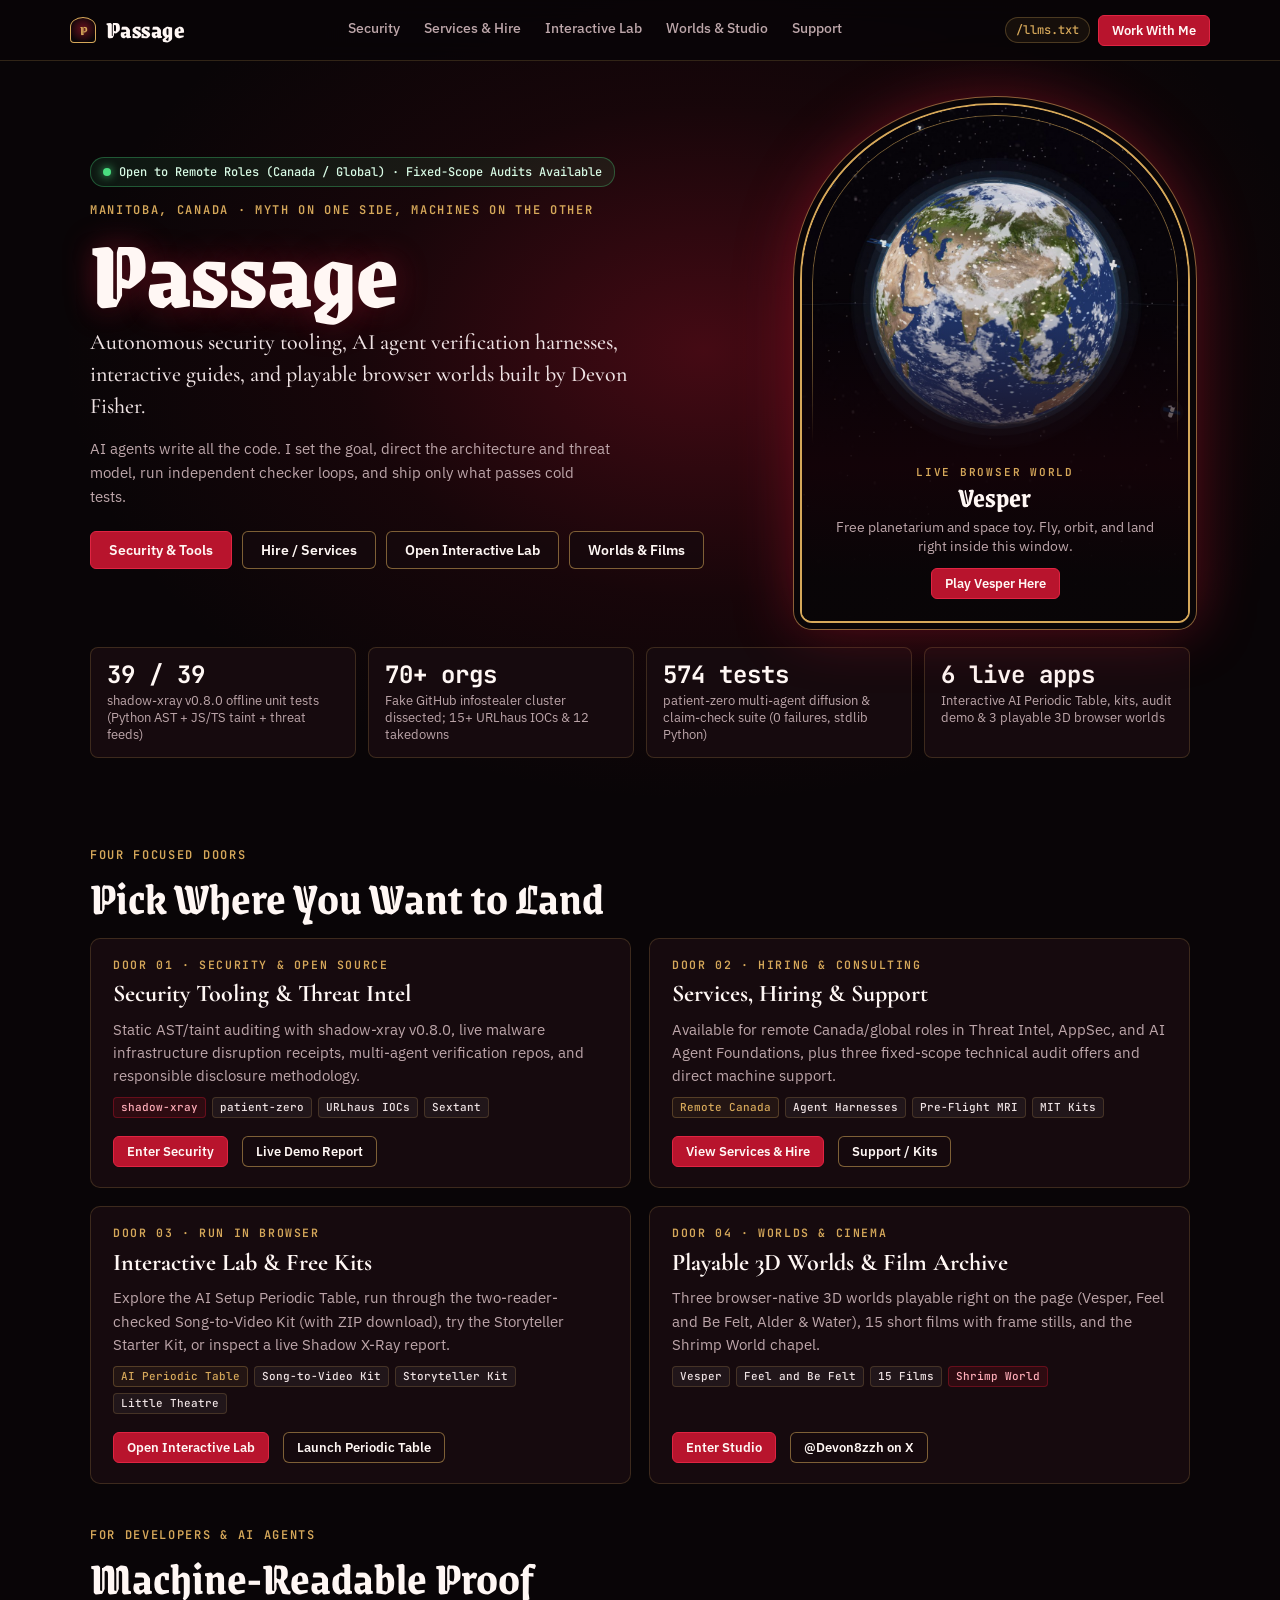
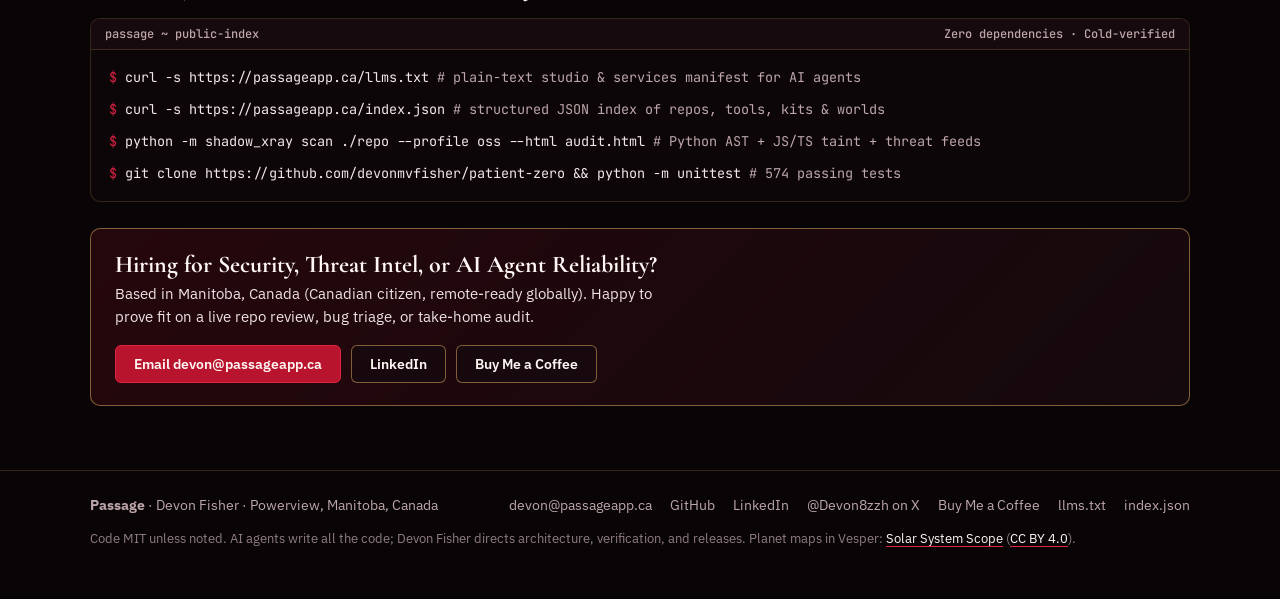
==== commit 9e5bb807: "v2.1: AI-writes-all-code candor, 5 real film stills, The Mouse Opera & expanded Shrimp World" ====
--- a/index.html
+++ b/index.html
@@ -50,7 +50,7 @@
           <p class="eyebrow">Manitoba, Canada &middot; Myth on One Side, Machines on the Other</p>
           <h1 class="display">Passage</h1>
           <p class="lead">Autonomous security tooling, AI agent verification harnesses, interactive guides, and playable browser worlds built by Devon Fisher.</p>
-          <p class="hero-sub">AI coding agents write most of the code; I design the architecture, set the threat model, run independent checker loops, and ship only what passes cold tests.</p>
+          <p class="hero-sub">AI agents write all the code. I set the goal, direct the architecture and threat model, run independent checker loops, and ship only what passes cold tests.</p>
           <div class="hero-actions">
             <a class="btn" href="security/">Security &amp; Tools</a>
             <a class="btn ghost" href="services/">Hire / Services</a>
@@ -88,7 +88,7 @@
         <div class="metric"><b>39 / 39</b><span>shadow-xray v0.8.0 offline unit tests (Python AST + JS/TS taint + threat feeds)</span></div>
         <div class="metric"><b>70+ orgs</b><span>Fake GitHub infostealer cluster dissected; 15+ URLhaus IOCs &amp; 12 takedowns</span></div>
         <div class="metric"><b>574 tests</b><span>patient-zero multi-agent diffusion &amp; claim-check suite (0 failures, stdlib Python)</span></div>
-        <div class="metric"><b>5 live apps</b><span>Interactive AI Periodic Table, kits, audit demo &amp; 3 playable 3D browser worlds</span></div>
+        <div class="metric"><b>6 live apps</b><span>Interactive AI Periodic Table, kits, audit demo &amp; 3 playable 3D browser worlds</span></div>
       </div>
     </div>
   </section>
@@ -211,7 +211,7 @@
         <a href="index.json">index.json</a>
       </div>
     </div>
-    <p class="foot-credit">Code MIT unless noted. Built by Devon Fisher with AI coding and verification agents. Planet maps in Vesper: <a href="https://www.solarsystemscope.com/textures/" target="_blank" rel="noopener">Solar System Scope</a> (<a href="https://creativecommons.org/licenses/by/4.0/" target="_blank" rel="noopener">CC BY 4.0</a>).</p>
+    <p class="foot-credit">Code MIT unless noted. AI agents write all the code; Devon Fisher directs architecture, verification, and releases. Planet maps in Vesper: <a href="https://www.solarsystemscope.com/textures/" target="_blank" rel="noopener">Solar System Scope</a> (<a href="https://creativecommons.org/licenses/by/4.0/" target="_blank" rel="noopener">CC BY 4.0</a>).</p>
   </div>
 </footer>
 <script>
--- a/style.css
+++ b/style.css
@@ -117,7 +117,7 @@
 /* Media Grid (Studio) */
 .media-grid { display:grid; grid-template-columns:repeat(3, minmax(0,1fr)); gap:18px; margin-top:18px; }
 .media-card { background:var(--panel); border:1px solid var(--rule); border-radius:8px; overflow:hidden; display:flex; flex-direction:column; }
-.media-thumb { position:relative; display:block; aspect-ratio:16/9; background:#050204; overflow:hidden; border-bottom:1px solid var(--rule); }
+.media-thumb { position:relative; display:block; text-decoration:none; aspect-ratio:16/9; background:#050204; overflow:hidden; border-bottom:1px solid var(--rule); }
 .media-thumb img { width:100%; height:100%; object-fit:cover; display:block; transition:transform .35s ease; }
 .media-card:hover .media-thumb img { transform:scale(1.03); }
 .media-slate { width:100%; height:100%; display:grid; place-items:center; padding:12px; text-align:center; background:radial-gradient(120% 90% at 50% 110%, rgba(184,20,45,.48), #12060a 75%); font:700 22px/1.05 var(--f-display); color:var(--white); }
